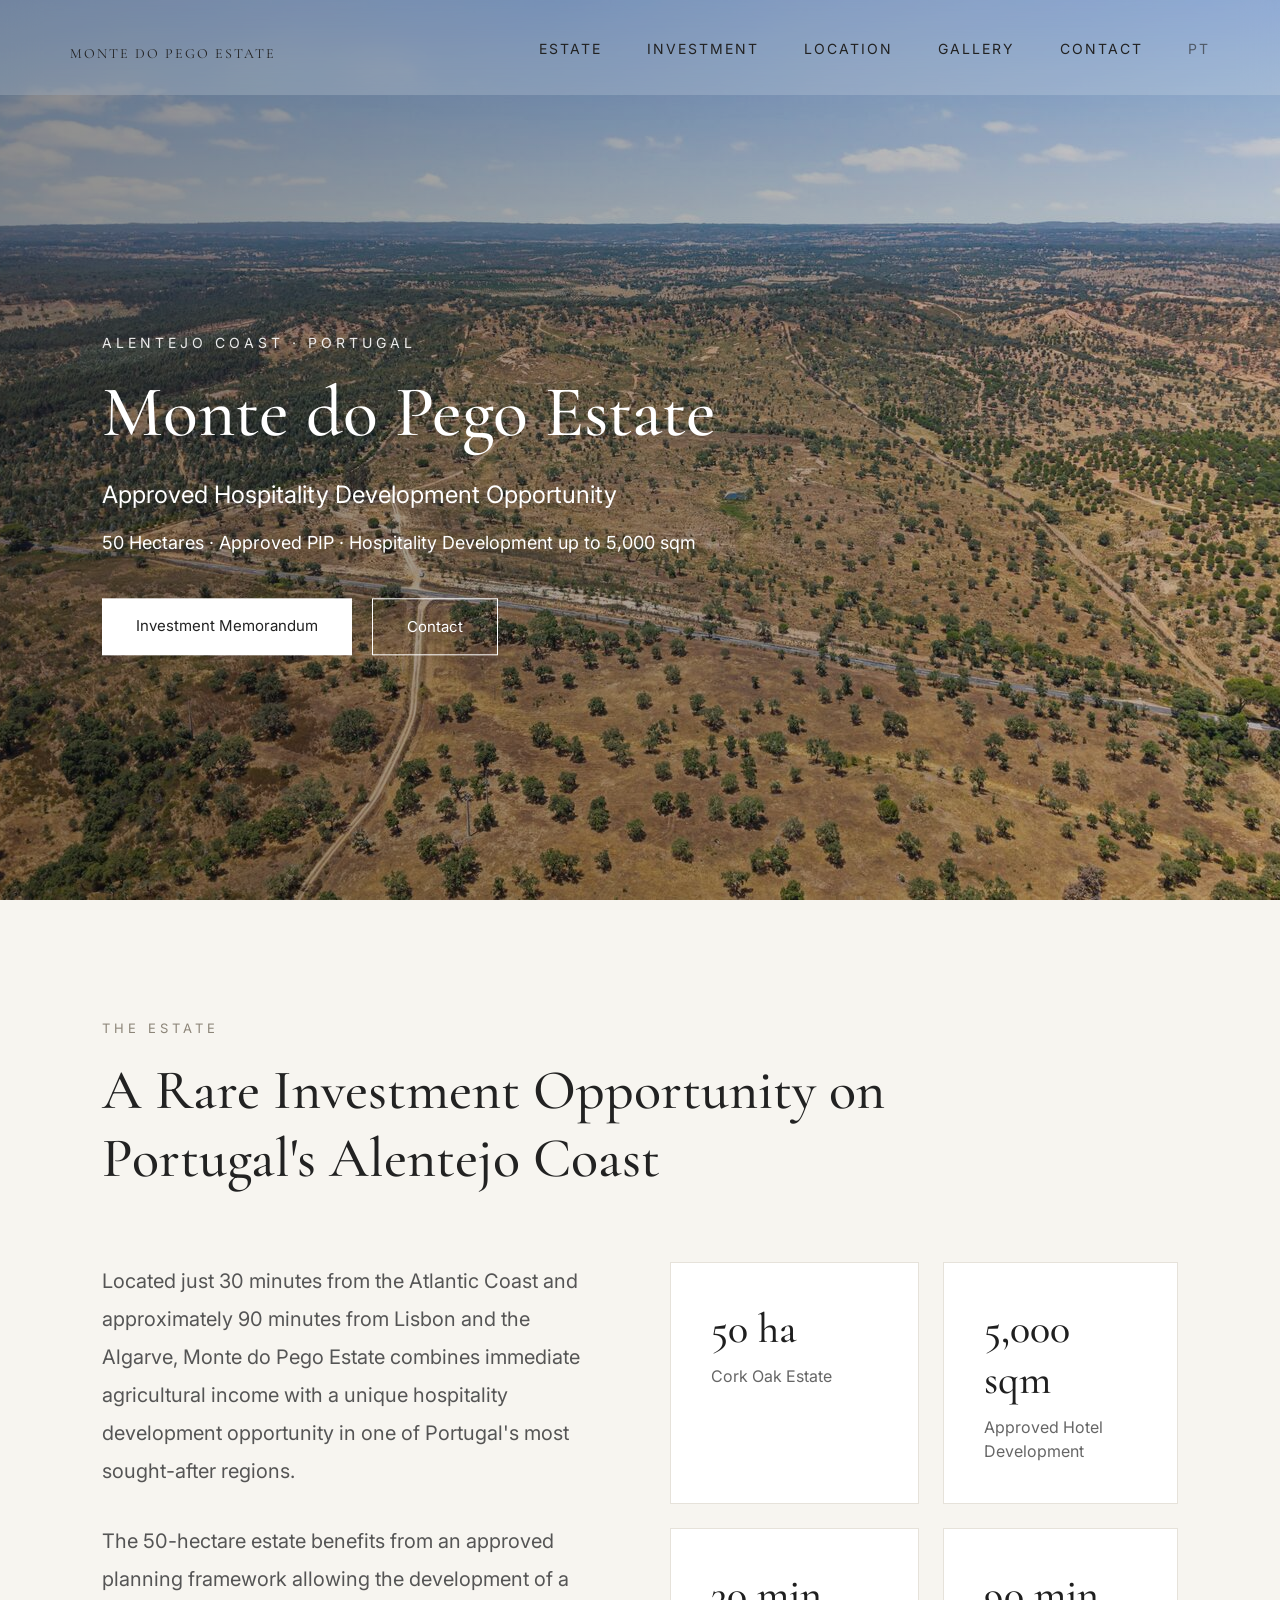
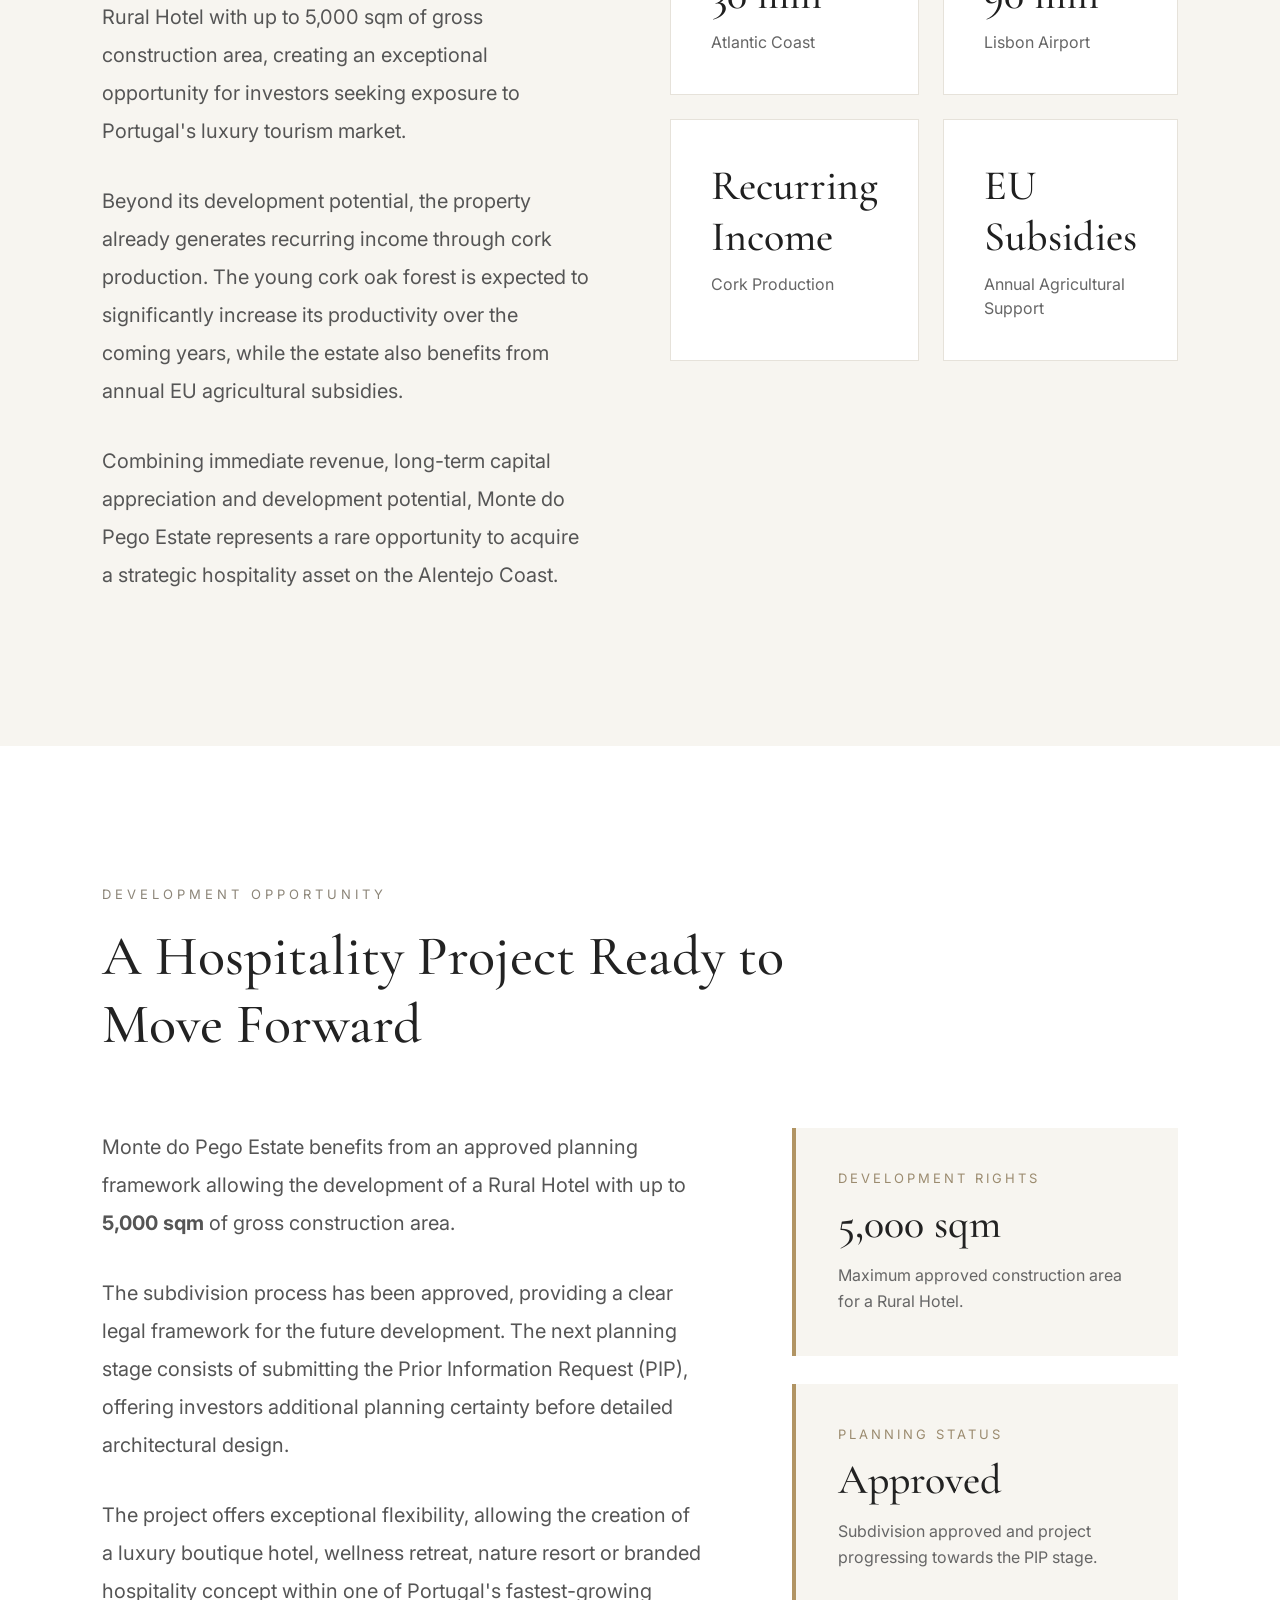
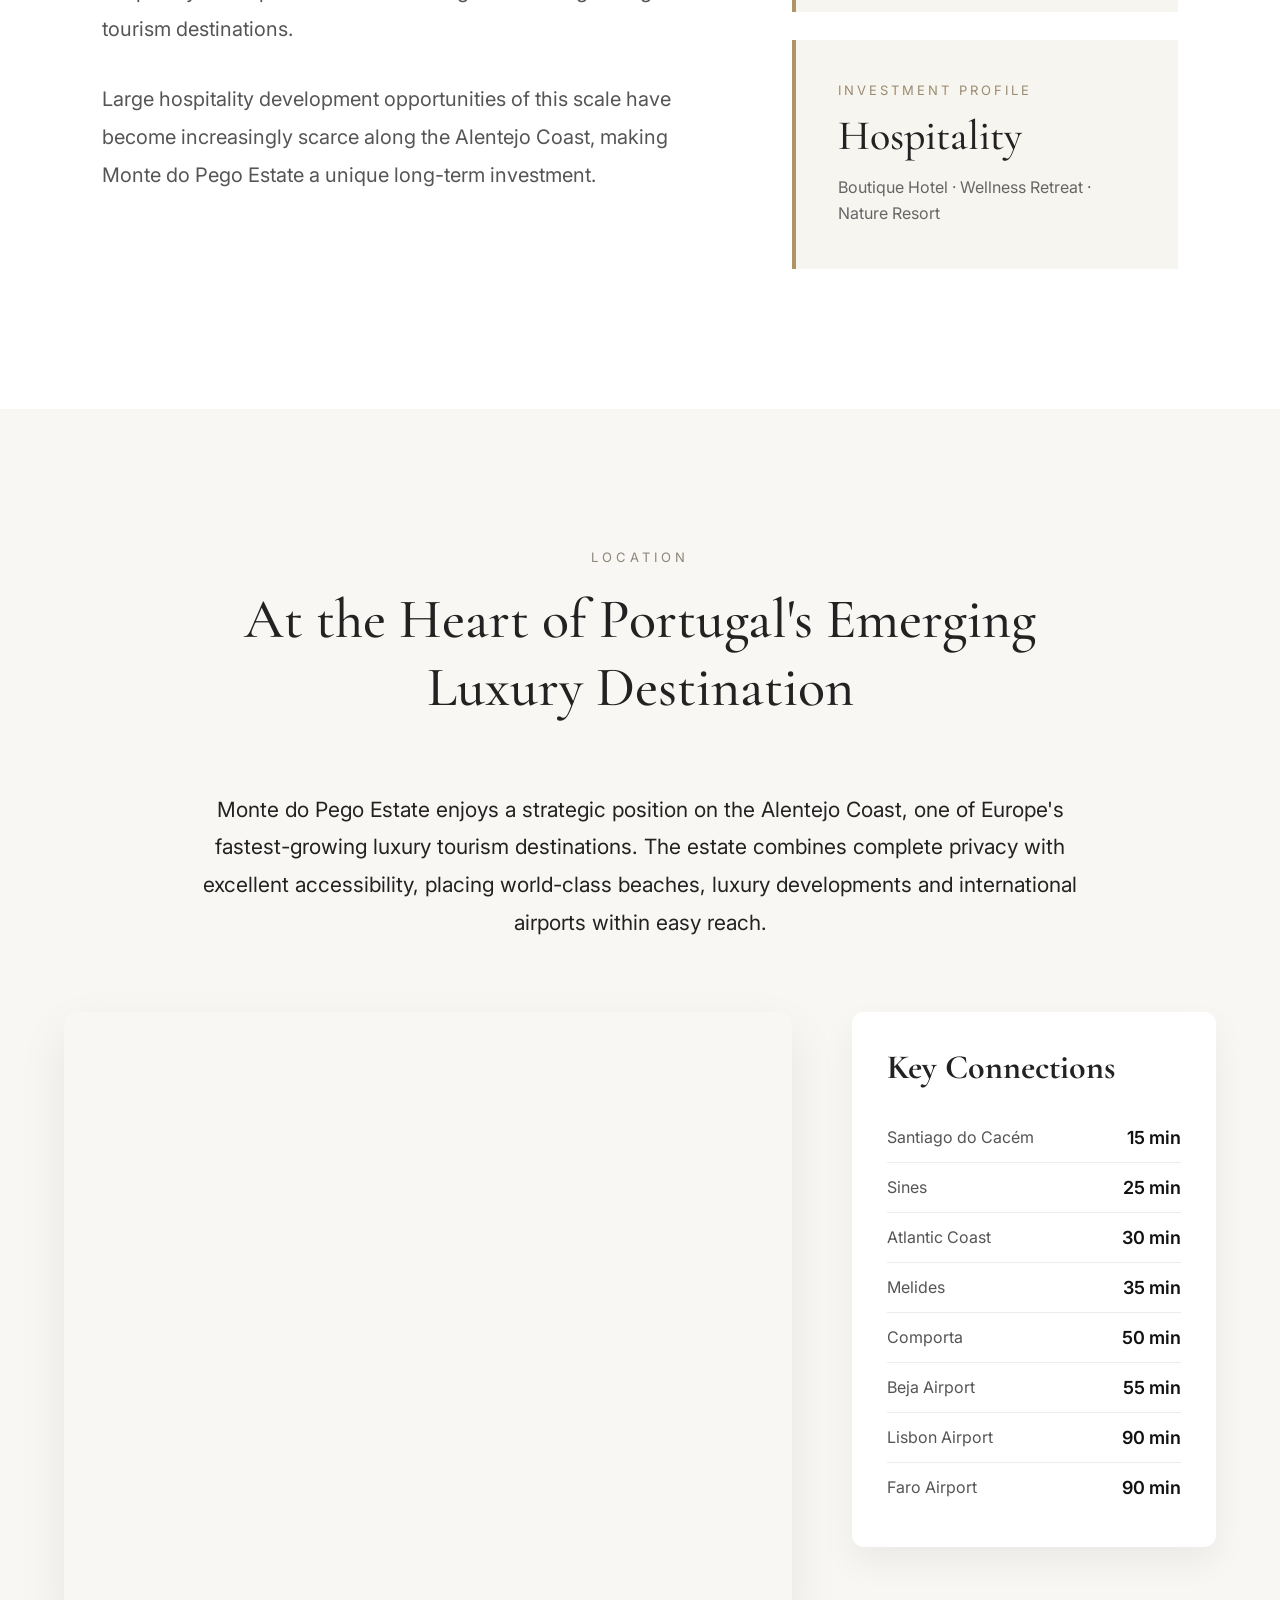
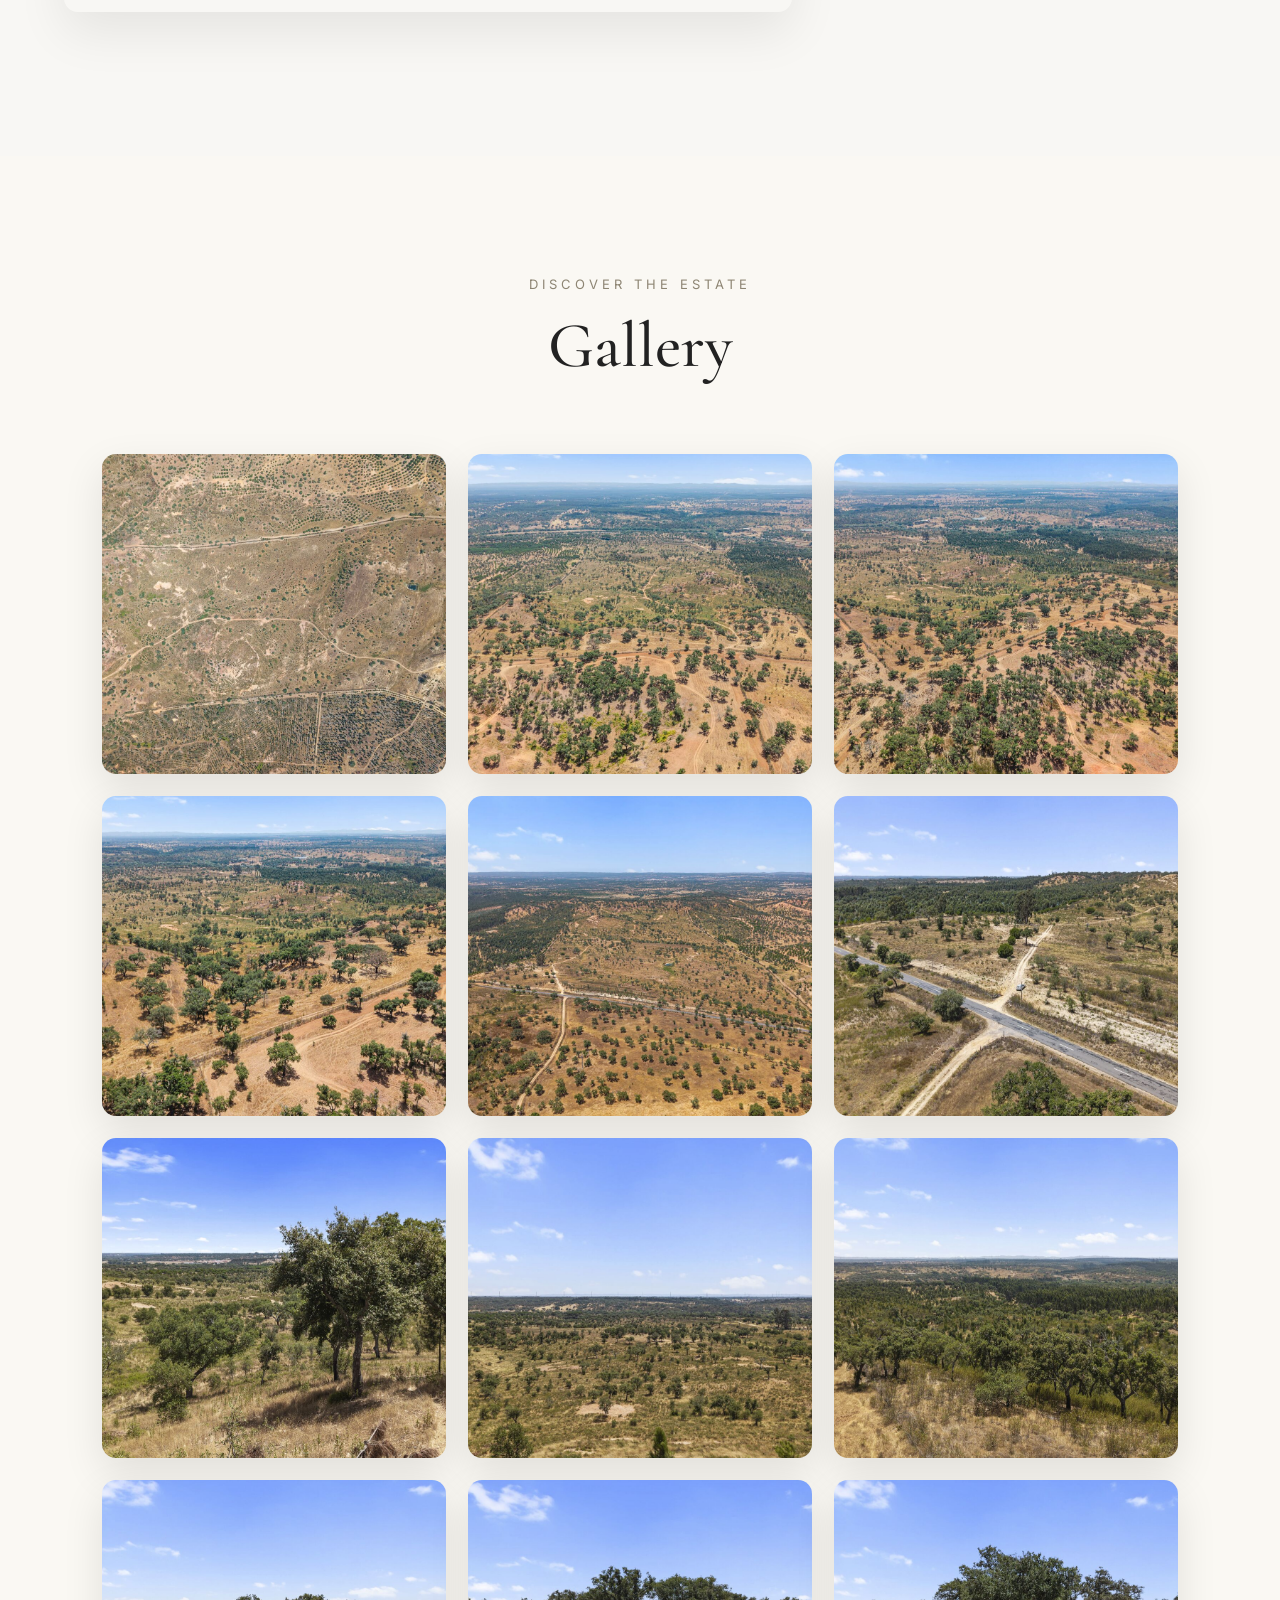
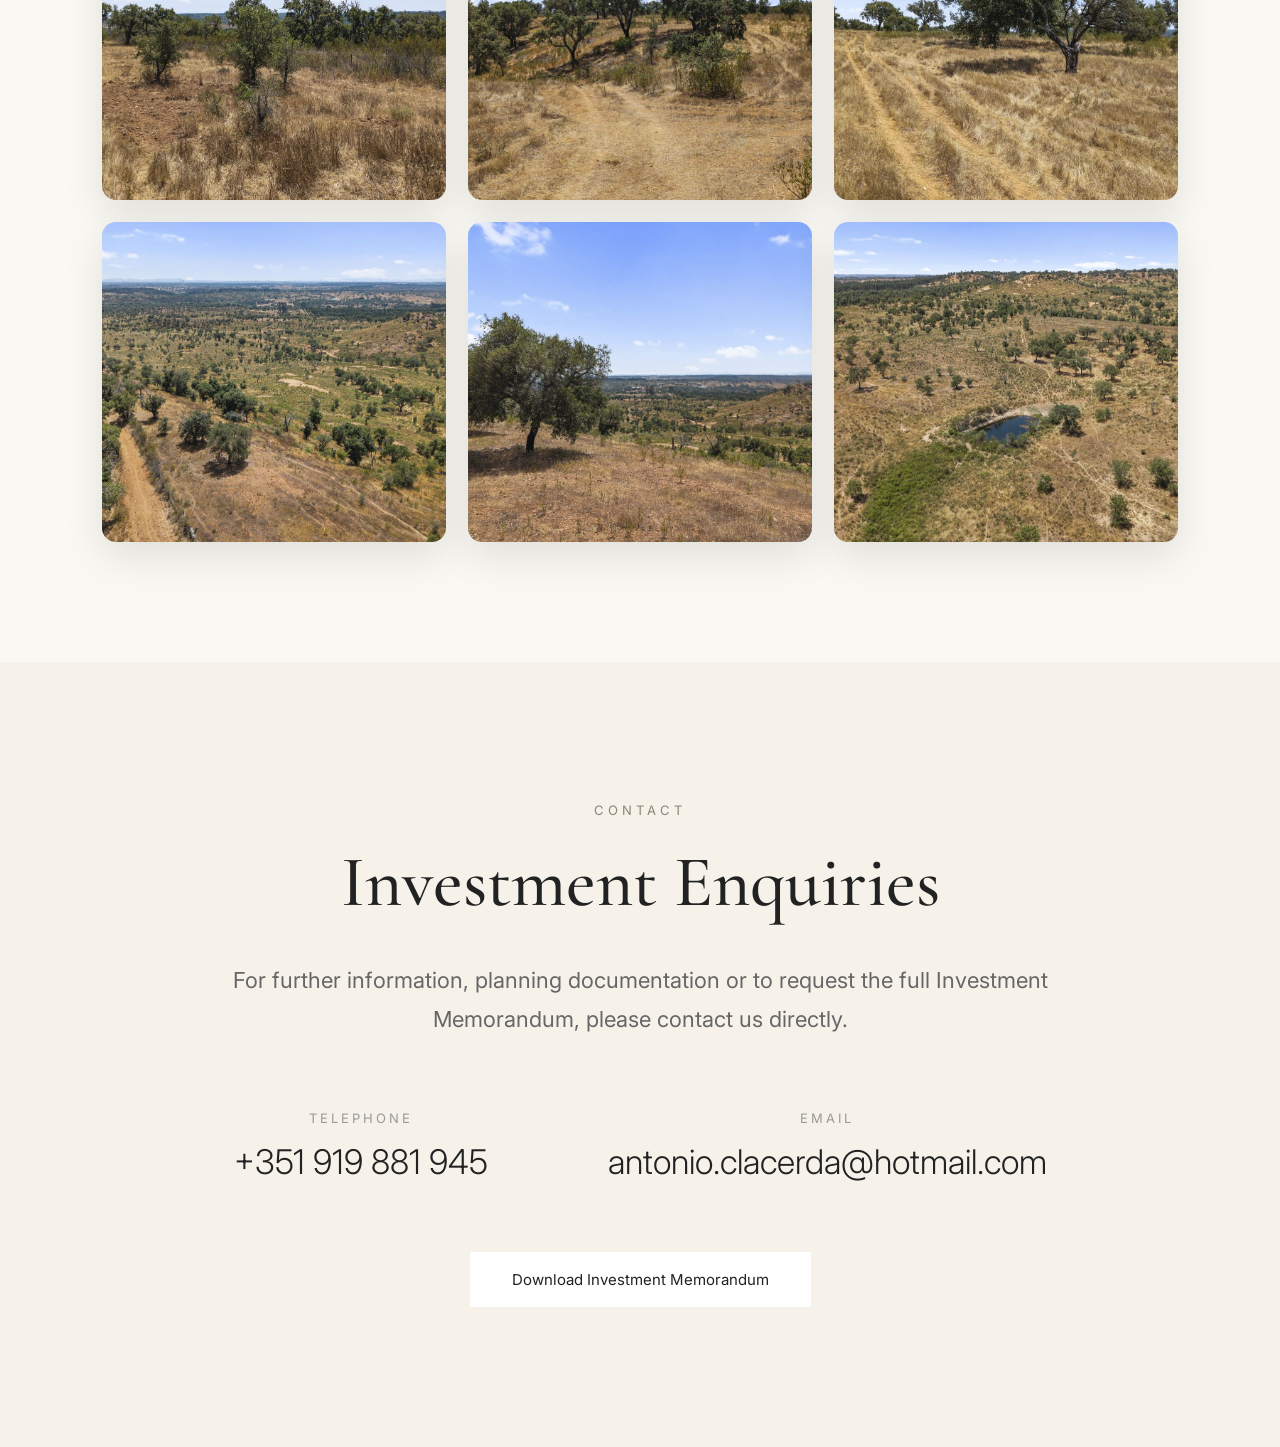
==== index.html @ b22f50d2 "." ====
<!DOCTYPE html>
<html lang="en">

<head>

    <meta charset="UTF-8">

    <meta name="viewport" content="width=device-width, initial-scale=1.0">

    <title>Monte do Pego Estate</title>

    <link rel="icon" href="assets/favicon.png" type="image/png">
<link rel="apple-touch-icon" href="assets/apple-touch-icon.png">

    <link rel="stylesheet" href="style.css">

    <link rel="preconnect" href="https://fonts.googleapis.com">

    <link rel="preconnect" href="https://fonts.gstatic.com" crossorigin>

    <link href="https://fonts.googleapis.com/css2?family=Cormorant+Garamond:wght@400;500;600&family=Inter:wght@300;400;500&display=swap" rel="stylesheet">

</head>

<body>

<header class="hero">

    <img src="assets/images/hero.jpg" alt="Monte do Pego Estate">

    <div class="hero-overlay"></div>

    <div class="hero-text">

        <p class="hero-kicker">
            ALENTEJO COAST · PORTUGAL
        </p>

        <h1>
            Monte do Pego Estate
        </h1>

        <p class="hero-subtitle">
            Approved Hospitality Development Opportunity
        </p>

        <p class="hero-description">
            50 Hectares · Approved PIP · Hospitality Development up to 5,000 sqm
        </p>

        <div class="hero-buttons">

            <a href="downloads/Investment_Memorandum.pdf"
   class="button primary"
   target="_blank">
    Investment Memorandum
</a>

            <a href="#contact" class="button secondary">
                Contact
            </a>

        </div>

    </div>

</header>

<section class="estate" id="estate">

    <div class="container">

        <div class="section-intro">
            <span class="section-tag">THE ESTATE</span>
            <h2>A Rare Investment Opportunity on Portugal's Alentejo Coast</h2>
        </div>

        <div class="estate-content">

            <div class="estate-text">

                <p>
                    Located just 30 minutes from the Atlantic Coast and approximately 90 minutes from Lisbon and the Algarve, Monte do Pego Estate combines immediate agricultural income with a unique hospitality development opportunity in one of Portugal's most sought-after regions.
                </p>

                <p>
                    The 50-hectare estate benefits from an approved planning framework allowing the development of a Rural Hotel with up to 5,000 sqm of gross construction area, creating an exceptional opportunity for investors seeking exposure to Portugal's luxury tourism market.
                </p>

                <p>
                    Beyond its development potential, the property already generates recurring income through cork production. The young cork oak forest is expected to significantly increase its productivity over the coming years, while the estate also benefits from annual EU agricultural subsidies.
                </p>

                <p>
                    Combining immediate revenue, long-term capital appreciation and development potential, Monte do Pego Estate represents a rare opportunity to acquire a strategic hospitality asset on the Alentejo Coast.
                </p>

            </div>

            <div class="estate-facts">

                <div class="fact">
                    <h3>50 ha</h3>
                    <p>Cork Oak Estate</p>
                </div>

                <div class="fact">
                    <h3>5,000 sqm</h3>
                    <p>Approved Hotel Development</p>
                </div>

                <div class="fact">
                    <h3>30 min</h3>
                    <p>Atlantic Coast</p>
                </div>

                <div class="fact">
                    <h3>90 min</h3>
                    <p>Lisbon Airport</p>
                </div>

                <div class="fact">
                    <h3>Recurring Income</h3>
                    <p>Cork Production</p>
                </div>

                <div class="fact">
                    <h3>EU Subsidies</h3>
                    <p>Annual Agricultural Support</p>
                </div>

            </div>

        </div>

    </div>

</section>
<section class="development" id="investment">

    <div class="container">

        <div class="section-intro">

            <span class="section-tag">
                DEVELOPMENT OPPORTUNITY
            </span>

            <h2>
                A Hospitality Project Ready to Move Forward
            </h2>

        </div>

        <div class="development-grid">

            <div class="development-left">

                <p>
                    Monte do Pego Estate benefits from an approved planning framework allowing the development of a Rural Hotel with up to <strong>5,000 sqm</strong> of gross construction area.
                </p>

                <p>
                    The subdivision process has been approved, providing a clear legal framework for the future development. The next planning stage consists of submitting the Prior Information Request (PIP), offering investors additional planning certainty before detailed architectural design.
                </p>

                <p>
                    The project offers exceptional flexibility, allowing the creation of a luxury boutique hotel, wellness retreat, nature resort or branded hospitality concept within one of Portugal's fastest-growing tourism destinations.
                </p>

                <p>
                    Large hospitality development opportunities of this scale have become increasingly scarce along the Alentejo Coast, making Monte do Pego Estate a unique long-term investment.
                </p>

            </div>

            <div class="development-right">

                <div class="highlight">

                    <span>Development Rights</span>

                    <h3>5,000 sqm</h3>

                    <p>Maximum approved construction area for a Rural Hotel.</p>

                </div>

                <div class="highlight">

                    <span>Planning Status</span>

                    <h3>Approved</h3>

                    <p>Subdivision approved and project progressing towards the PIP stage.</p>

                </div>

                <div class="highlight">

                    <span>Investment Profile</span>

                    <h3>Hospitality</h3>

                    <p>Boutique Hotel · Wellness Retreat · Nature Resort</p>

                </div>

            </div>

        </div>

    </div>

</section>

<section class="location" id="location">

    <div class="container">

        <div class="section-intro">

            <span class="section-tag">LOCATION</span>

            <h2>At the Heart of Portugal's Emerging Luxury Destination</h2>

        </div>

        <div class="location-intro">

            <p>
                Monte do Pego Estate enjoys a strategic position on the Alentejo Coast, one of Europe's fastest-growing luxury tourism destinations. The estate combines complete privacy with excellent accessibility, placing world-class beaches, luxury developments and international airports within easy reach.
            </p>

        </div>

       <div class="location-layout">

    <div class="google-map">

        <iframe
            src="https://www.google.com/maps/embed?pb=!1m14!1m12!1m3!1d4818.622499883691!2d-8.55672417769427!3d37.93152359766579!2m3!1f0!2f0!3f0!3m2!1i1024!2i768!4f13.1!5e1!3m2!1spt-PT!2spt!4v1785163442995!5m2!1spt-PT!2spt"
            loading="lazy"
            allowfullscreen
            referrerpolicy="strict-origin-when-cross-origin">
        </iframe>

    </div>

    <div class="connections">

        <h3>Key Connections</h3>

         <div class="connection">
            <span>Santiago do Cacém</span>
            <strong>15 min</strong>
        </div>

        <div class="connection">
            <span>Sines</span>
            <strong>25 min</strong>
        </div>

        <div class="connection">
            <span>Atlantic Coast</span>
            <strong>30 min</strong>
        </div>

        <div class="connection">
            <span>Melides</span>
            <strong>35 min</strong>
        </div>

        <div class="connection">
            <span>Comporta</span>
            <strong>50 min</strong>
        </div>

        <div class="connection">
            <span>Beja Airport</span>
            <strong>55 min</strong>
        </div>

        <div class="connection">
            <span>Lisbon Airport</span>
            <strong>90 min</strong>
        </div>

        <div class="connection">
            <span>Faro Airport</span>
            <strong>90 min</strong>
        </div>

    </div>

</div>

       
    </div>

</section>

<section id="gallery" class="gallery">

    <div class="section-title">
        <p>DISCOVER THE ESTATE</p>
        <h2>Gallery</h2>
    </div>

    <div class="gallery-grid">

        <img src="assets/images/1.jpg" onclick="openImage(this.src)">
        <img src="assets/images/2.jpg" onclick="openImage(this.src)">
        <img src="assets/images/3.jpg" onclick="openImage(this.src)">
        <img src="assets/images/4.jpg" onclick="openImage(this.src)">
        <img src="assets/images/5.jpg" onclick="openImage(this.src)">
        <img src="assets/images/6.jpg" onclick="openImage(this.src)">
        <img src="assets/images/7.jpg" onclick="openImage(this.src)">
        <img src="assets/images/8.jpg" onclick="openImage(this.src)">
        <img src="assets/images/9.jpg" onclick="openImage(this.src)">
        <img src="assets/images/10.jpg" onclick="openImage(this.src)">
        <img src="assets/images/11.jpg" onclick="openImage(this.src)">
        <img src="assets/images/12.jpg" onclick="openImage(this.src)">
        <img src="assets/images/13.jpg" onclick="openImage(this.src)">
        <img src="assets/images/14.jpg" onclick="openImage(this.src)">
        <img src="assets/images/15.jpg" onclick="openImage(this.src)">

    </div>

</section>

<div id="lightbox">

    <span class="close">&times;</span>

    <div class="prev">&#10094;</div>

    <img id="lightbox-img">

    <div class="next">&#10095;</div>

</div>

<nav>

  <div class="logo">

    <a href="#">Monte do Pego Estate</a>

</div>

    <ul>

        <li><a href="#estate">Estate</a></li>
<li><a href="#investment">Investment</a></li>
<li><a href="#location">Location</a></li>
<li><a href="#gallery">Gallery</a></li>
<li><a href="#contact">Contact</a></li>
<li><a href="index-pt.html" style="opacity:.6;">PT</a></li>

    </ul>

</nav>

<section class="contact" id="contact">

    <div class="container contact-container">

        <span class="section-tag">
            CONTACT
        </span>

        <h2>Investment Enquiries</h2>

        <p class="contact-intro">
            For further information, planning documentation or to request the full
            Investment Memorandum, please contact us directly.
        </p>

        <div class="contact-details">

            <div class="contact-line">
                <span>Telephone</span>
                <a href="tel:+351919881945">
                    +351&nbsp;919&nbsp;881&nbsp;945
                </a>
            </div>

            <div class="contact-line">
                <span>Email</span>
                <a href="mailto:antonio.clacerda@hotmail.com">
                    antonio.clacerda@hotmail.com
                </a>
            </div>

        </div>

        <a href="Investment_Memorandum.pdf"
           download
           class="button primary">
            Download Investment Memorandum
        </a>

    </div>

</section>
 

</body>
<script src="script.js"></script>

</html>
---- style.css ----
/* ===========================================
   RESET
=========================================== */

*{
    margin:0;
    padding:0;
    box-sizing:border-box;
}

html{
    scroll-behavior:smooth;
}

body{
    font-family:'Inter',sans-serif;
    background:#f5f4ef;
    color:#222;
}


/* ===========================================
   NAVBAR
=========================================== */

nav{

    position:fixed;

    top:0;
    left:0;

    width:100%;

    display:flex;

    justify-content:space-between;

    align-items:center;

    padding:28px 70px;

    z-index:999;

    background:rgba(255,255,255,.18);

    backdrop-filter:blur(18px);

    transition:.4s;

}

.logo{

    font-family:'Cormorant Garamond',serif;

    font-size:32px;

    letter-spacing:1px;

}

.logo a{

    text-decoration:none;

    color:#222;

    transition:.3s;

}

.logo a:hover{

    opacity:.7;

}

nav ul{

    display:flex;

    gap:45px;

    list-style:none;

}

nav a{

    text-decoration:none;

    color:#222;

    font-size:14px;

    letter-spacing:2px;

    text-transform:uppercase;

    transition:.3s;

}

nav a:hover{

    opacity:.55;

}


/* ===========================================
   HERO
=========================================== */

.hero{

    position:relative;

    width:100%;

    height:100vh;

    overflow:hidden;

}

.hero img{

    width:100%;

    height:100%;

    object-fit:cover;

    display:block;

}

.hero-overlay{

    position:absolute;

    inset:0;

    background:linear-gradient(
        to right,
        rgba(0,0,0,.45),
        rgba(0,0,0,.20)
    );

}

.hero-text{

    position:absolute;

    left:8%;

    top:55%;

    transform:translateY(-50%);

    color:white;

    max-width:700px;

    z-index:20;

}

.hero-kicker{

    font-size:14px;

    letter-spacing:4px;

    text-transform:uppercase;

    margin-bottom:24px;

    opacity:.9;

}

.hero h1{

    font-family:'Cormorant Garamond',serif;

    font-size:72px;

    font-weight:500;

    line-height:1.05;

    margin-bottom:28px;

}

.hero-subtitle{

    font-size:24px;

    font-weight:400;

    margin-bottom:18px;

    line-height:1.3;

}

.hero-description{

    font-size:18px;

    line-height:1.7;

    max-width:620px;

    margin-bottom:40px;

}

.hero-buttons{

    display:flex;

    gap:20px;

}

.button{

    padding:18px 34px;

    text-decoration:none;

    font-size:15px;

    transition:.35s;

}

.primary{

    background:white;

    color:#222;

}

.primary:hover{

    background:#ececec;

}

.secondary{

    border:1px solid white;

    color:white;

}

.secondary:hover{

    background:white;

    color:#222;

}

/* ===========================================
   THE ESTATE
=========================================== */

.estate{

    padding:120px 8%;

    background:#f7f5f0;

}

.container{

    max-width:1400px;

    margin:auto;

}

.section-tag{

    display:block;

    font-size:13px;

    letter-spacing:4px;

    text-transform:uppercase;

    color:#8c8578;

    margin-bottom:20px;

}

.section-intro h2{

    font-family:'Cormorant Garamond',serif;

    font-size:56px;

    font-weight:500;

    max-width:800px;

    margin-bottom:70px;

    color:#222;

}

.estate-content{

    display:grid;

    grid-template-columns:1.3fr 1fr;

    gap:80px;

    align-items:start;

}

.estate-text{

    font-size:20px;

    line-height:1.9;

    color:#555;

}

.estate-text p{

    margin-bottom:32px;

}

.estate-facts{

    display:grid;

    grid-template-columns:repeat(2,1fr);

    gap:24px;

}

.fact{

    background:white;

    padding:40px;

    border:1px solid #e6e2da;

}

.fact h3{

    font-family:'Cormorant Garamond',serif;

    font-size:42px;

    font-weight:500;

    color:#1f1f1f;

    margin-bottom:10px;

}

.fact p{

    color:#666;

    line-height:1.5;

}

/* ===========================================
   DEVELOPMENT
=========================================== */

.development{

    padding:140px 8%;

    background:white;

}

.development-grid{

    display:grid;

    grid-template-columns:1.4fr 0.9fr;

    gap:90px;

    align-items:start;

}

.development-left{

    font-size:20px;

    line-height:1.9;

    color:#555;

}

.development-left p{

    margin-bottom:32px;

}

.development-right{

    display:flex;

    flex-direction:column;

    gap:28px;

}

.highlight{

    background:#f7f5f0;

    padding:42px;

    border-left:4px solid #b19463;

}

.highlight span{

    display:block;

    font-size:13px;

    letter-spacing:3px;

    text-transform:uppercase;

    color:#9b8b6f;

    margin-bottom:12px;

}

.highlight h3{

    font-family:'Cormorant Garamond',serif;

    font-size:42px;

    font-weight:500;

    margin-bottom:14px;

    color:#222;

}

.highlight p{

    color:#666;

    line-height:1.6;

}

/*========================================
LOCATION
========================================*/

.location{

    padding:140px 0;

    background:#f8f7f4;

}

.location .section-intro{

    text-align:center;

}

.location .section-intro h2{

    margin-left:auto;
    margin-right:auto;

}

.location-intro{

    max-width:900px;

    margin:0 auto 70px;

    text-align:center;

    font-size:21px;

    line-height:1.8;

}

.location-layout{

    width:90%;

    max-width:1350px;

    margin:auto;

    display:grid;

    grid-template-columns:2fr 1fr;

    gap:60px;

    align-items:start;

}

.google-map iframe{

    width:100%;

    height:600px;

    border:none;

    border-radius:14px;

    box-shadow:0 20px 50px rgba(0,0,0,.08);

}

.connections{

    background:white;

    border-radius:12px;

    padding:35px;

    box-shadow:0 15px 35px rgba(0,0,0,.06);

}

.connections h3{

    font-family:"Cormorant Garamond",serif;

    font-size:34px;

    margin-bottom:25px;

}

.connection{

    display:flex;

    justify-content:space-between;

    align-items:center;

    padding:14px 0;

    border-bottom:1px solid #ececec;

}

.connection:last-child{

    border:none;

}

.connection span{

    font-size:16px;

    color:#555;

}

.connection strong{

    font-size:18px;

    font-weight:600;

    color:#111;

}

/* =====================================================
   GALLERY
===================================================== */

.gallery{

    padding:120px 8%;

    background:#faf8f3;

}

.section-title{

    text-align:center;

    margin-bottom:70px;

}

.section-title p{

    letter-spacing:4px;

    text-transform:uppercase;

    color:#8d8573;

    font-size:13px;

    margin-bottom:15px;

}

.section-title h2{

    font-family:'Cormorant Garamond',serif;

    font-size:64px;

    font-weight:500;

    color:#222;

}

.gallery-grid{

    display:grid;

    grid-template-columns:repeat(3,1fr);

    gap:22px;

}

.gallery-grid img{

    width:100%;

    height:320px;

    object-fit:cover;

    border-radius:14px;

    cursor:pointer;

    transition:.45s;

    box-shadow:0 15px 40px rgba(0,0,0,.10);

}

.gallery-grid img:hover{

    transform:scale(1.03);

    box-shadow:0 30px 60px rgba(0,0,0,.20);

}



/* ==========================================
   LIGHTBOX
========================================== */

#lightbox{

    position:fixed;

    top:0;

    left:0;

    width:100%;

    height:100%;

    background:rgba(0,0,0,.92);

    display:none;

    justify-content:center;

    align-items:center;

    z-index:99999;

    animation:fade .3s;

}

#lightbox img{

    max-width:90%;

    max-height:88%;

    border-radius:10px;

    box-shadow:0 30px 80px rgba(0,0,0,.45);

}

#lightbox span{

    position:absolute;

    top:35px;

    right:55px;

    font-size:55px;

    color:white;

    cursor:pointer;

    transition:.3s;

    font-weight:300;

}

#lightbox span:hover{

    transform:scale(1.2);

}



@keyframes fade{

    from{

        opacity:0;

    }

    to{

        opacity:1;

    }

}



/* ==========================================
   RESPONSIVE
========================================== */

@media(max-width:1100px){

.gallery-grid{

grid-template-columns:repeat(2,1fr);

}

}



@media(max-width:700px){

.gallery{

padding:80px 6%;

}

.section-title h2{

font-size:46px;

}

.gallery-grid{

grid-template-columns:1fr;

}

.gallery-grid img{

height:250px;

}

}

.prev,
.next{

    position:absolute;

    top:50%;

    transform:translateY(-50%);

    color:white;

    font-size:60px;

    cursor:pointer;

    user-select:none;

    padding:25px;

    transition:.3s;

}

.prev{

    left:40px;

}

.next{

    right:40px;

}

.prev:hover,
.next:hover{

    transform:translateY(-50%) scale(1.15);

}

/*=====================================
CONTACT
=====================================*/

.contact{

    padding:140px 8%;

    background:#f6f2ea;

    text-align:center;

}

.contact h2{

    font-family:"Cormorant Garamond",serif;

    font-size:72px;

    font-weight:500;

    margin:20px 0 35px;

}

.contact-intro{

    max-width:850px;

    margin:0 auto 70px;

    font-size:22px;

    line-height:1.8;

    color:#666;

}

.contact-details{

    display:flex;

    justify-content:center;

    gap:120px;

    margin-bottom:70px;

    flex-wrap:wrap;

}

.contact-line{

    text-align:center;

}

.contact-line span{

    display:block;

    font-size:13px;

    letter-spacing:3px;

    text-transform:uppercase;

    color:#999;

    margin-bottom:15px;

}

.contact-line a{

    font-size:34px;

    color:#222;

    text-decoration:none;

    font-weight:300;

    white-space:nowrap;

}

.contact-line a:hover{

    color:#9b7b43;

}

.contact .button{

    display:inline-block;

    padding:18px 42px;

}

/* ==========================================
   MOBILE VERSION
========================================== */

@media (max-width:900px){

/* NAVBAR */

nav{

    padding:18px 25px;
    flex-direction:column;
    gap:20px;

}

nav ul{

    flex-wrap:wrap;
    justify-content:center;
    gap:22px;

}

.logo{

    font-size:18px;

}


/* HERO */

.hero{

    height:100vh;

}

.hero-text{

    width:90%;
    left:50%;
    top:50%;
    transform:translate(-50%, -50%);
    text-align:center;

}

.hero h1{

    font-size:62px;
    line-height:1;

}

.hero-subtitle{

    font-size:28px;

}

.hero-description{

    font-size:20px;

}

.hero-buttons{

    flex-direction:column;
    align-items:center;
    gap:20px;

}

.button{

    width:280px;

}


/* GENERAL */

.container{

    width:92%;

}

.section-intro h2{

    font-size:54px;
    text-align:center;

}

.section-intro{

    text-align:center;

}


/* ESTATE */

.estate-content{

    display:block;

}

.estate-facts{

    margin-top:50px;
    grid-template-columns:1fr 1fr;
    gap:14px;

}

.fact{

    padding:24px 20px;

}

.fact h3{

    font-size:32px;

}


/* INVESTMENT */

.development-grid{

    display:block;

}

.development-right{

    margin-top:50px;

}

.highlight{

    padding:28px 24px;

}

.highlight h3{

    font-size:34px;

}


/* LOCATION */

.location-layout{

    display:block;

}

.google-map{

    margin-bottom:40px;

}

.google-map iframe{

    height:380px;

}


/* GALLERY */

.gallery-grid{

    grid-template-columns:1fr;

}


/* CONTACT */

.contact{

    padding:90px 6%;

}

.contact h2{

    font-size:44px;

}

.contact-intro{

    font-size:18px;

}

.contact-details{

    gap:36px;

}

.contact-line a{

    font-size:19px;
    white-space:normal;
    word-break:break-word;

}

.contact-container{

    display:block;

    text-align:center;

}

.contact-right{

    margin-top:50px;

}

.contact-card{

    padding:45px 30px;

}

}
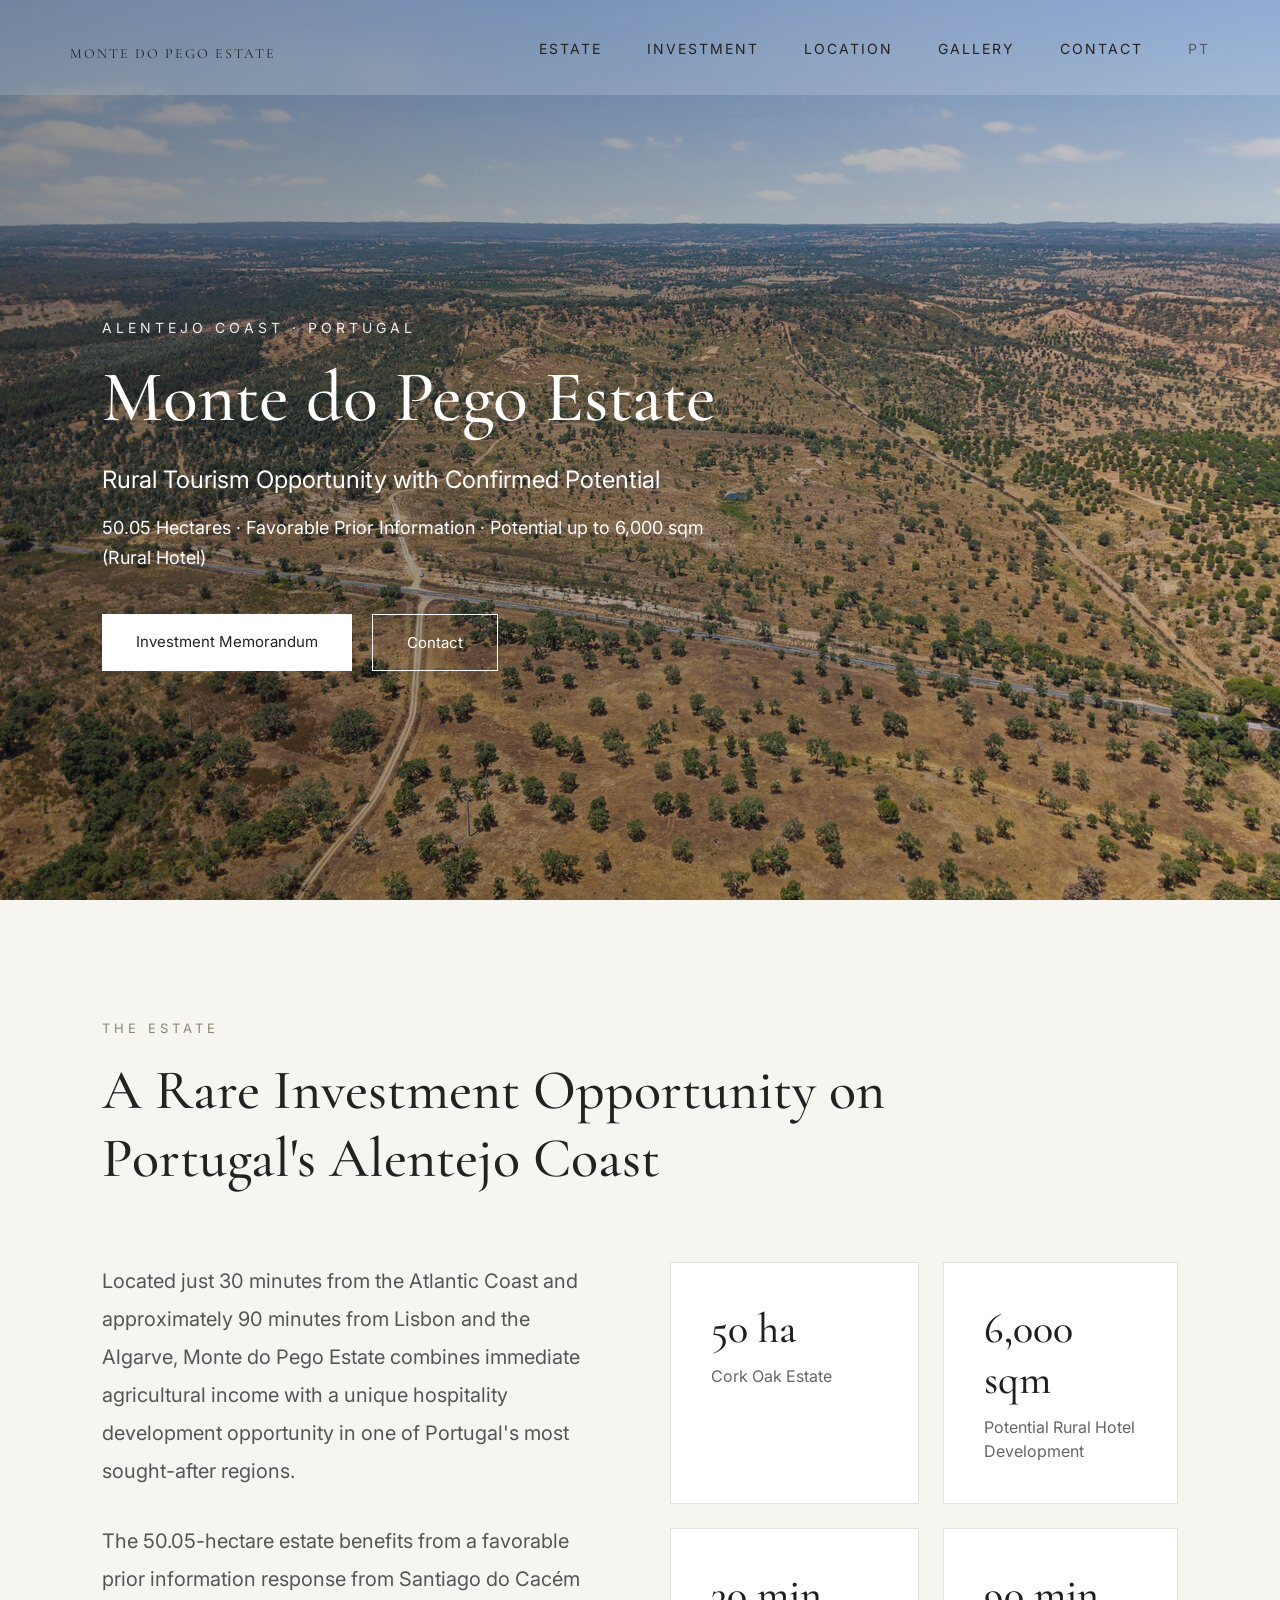
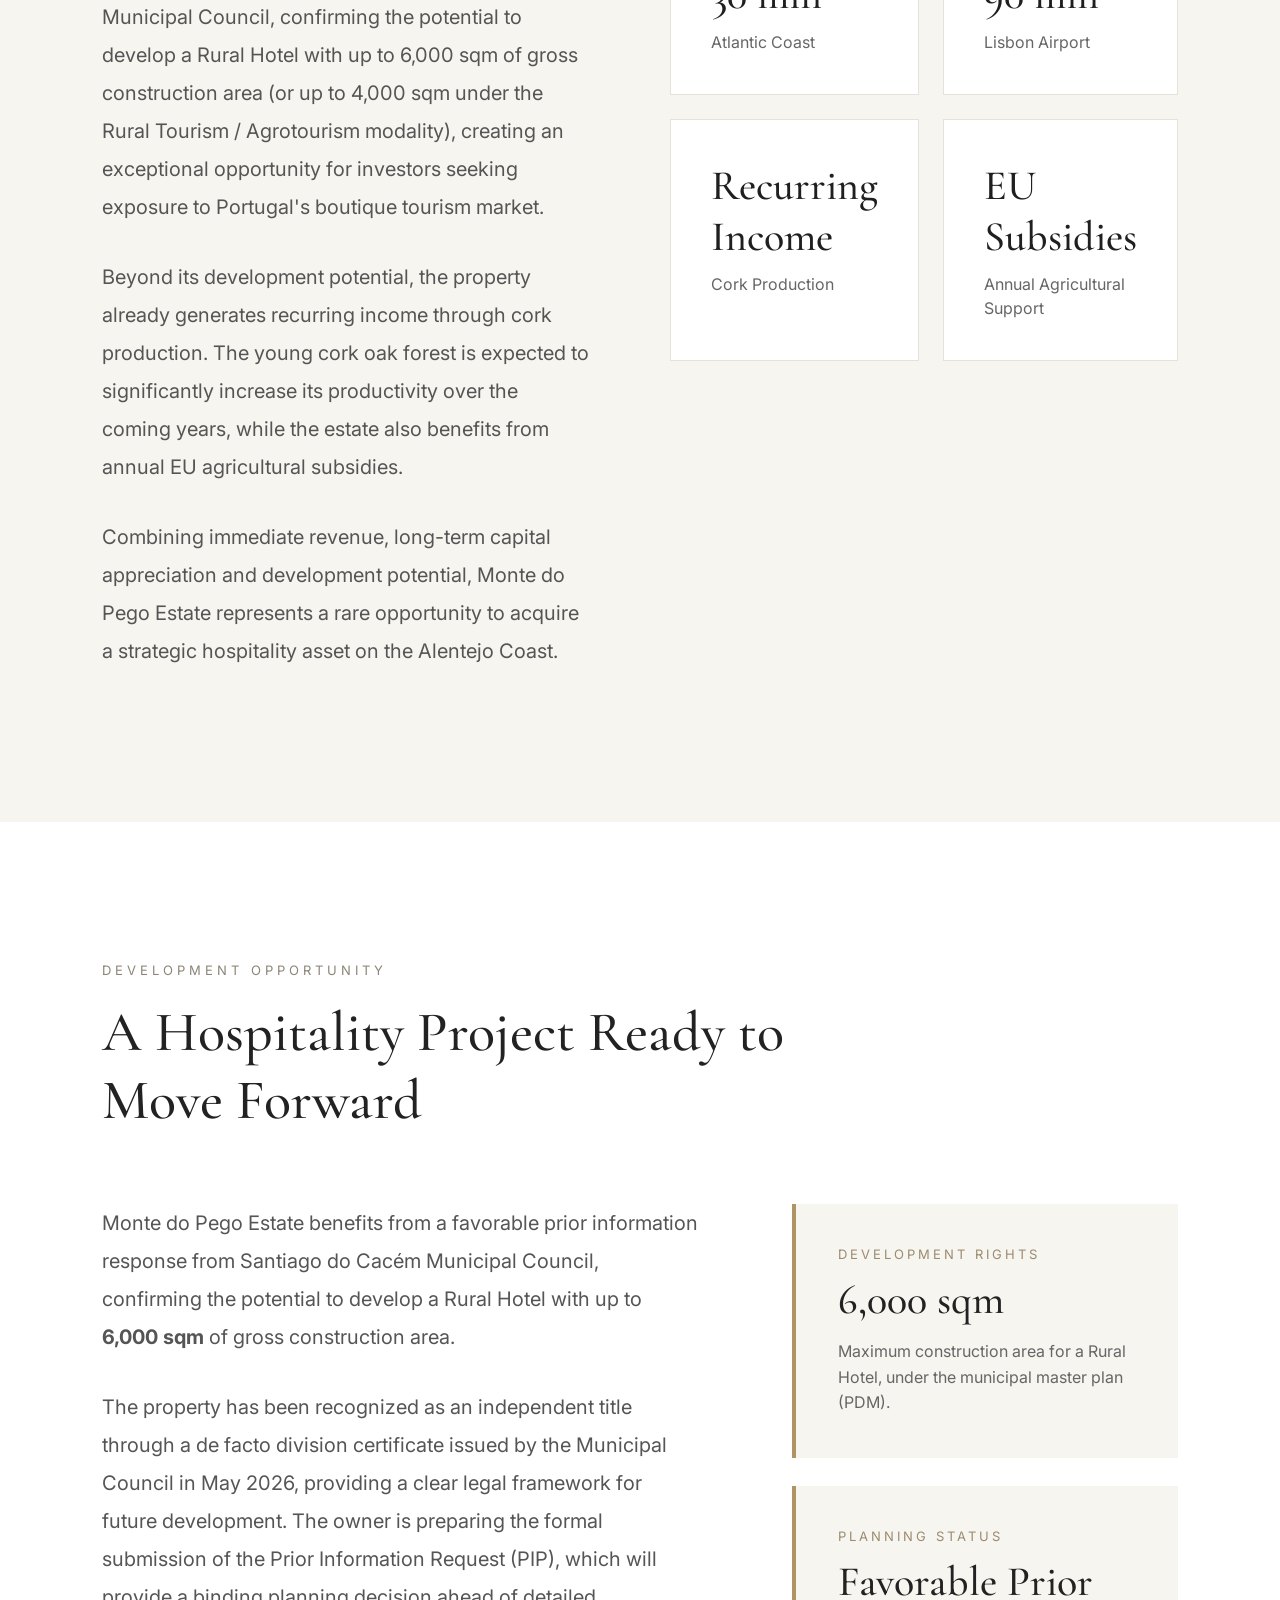
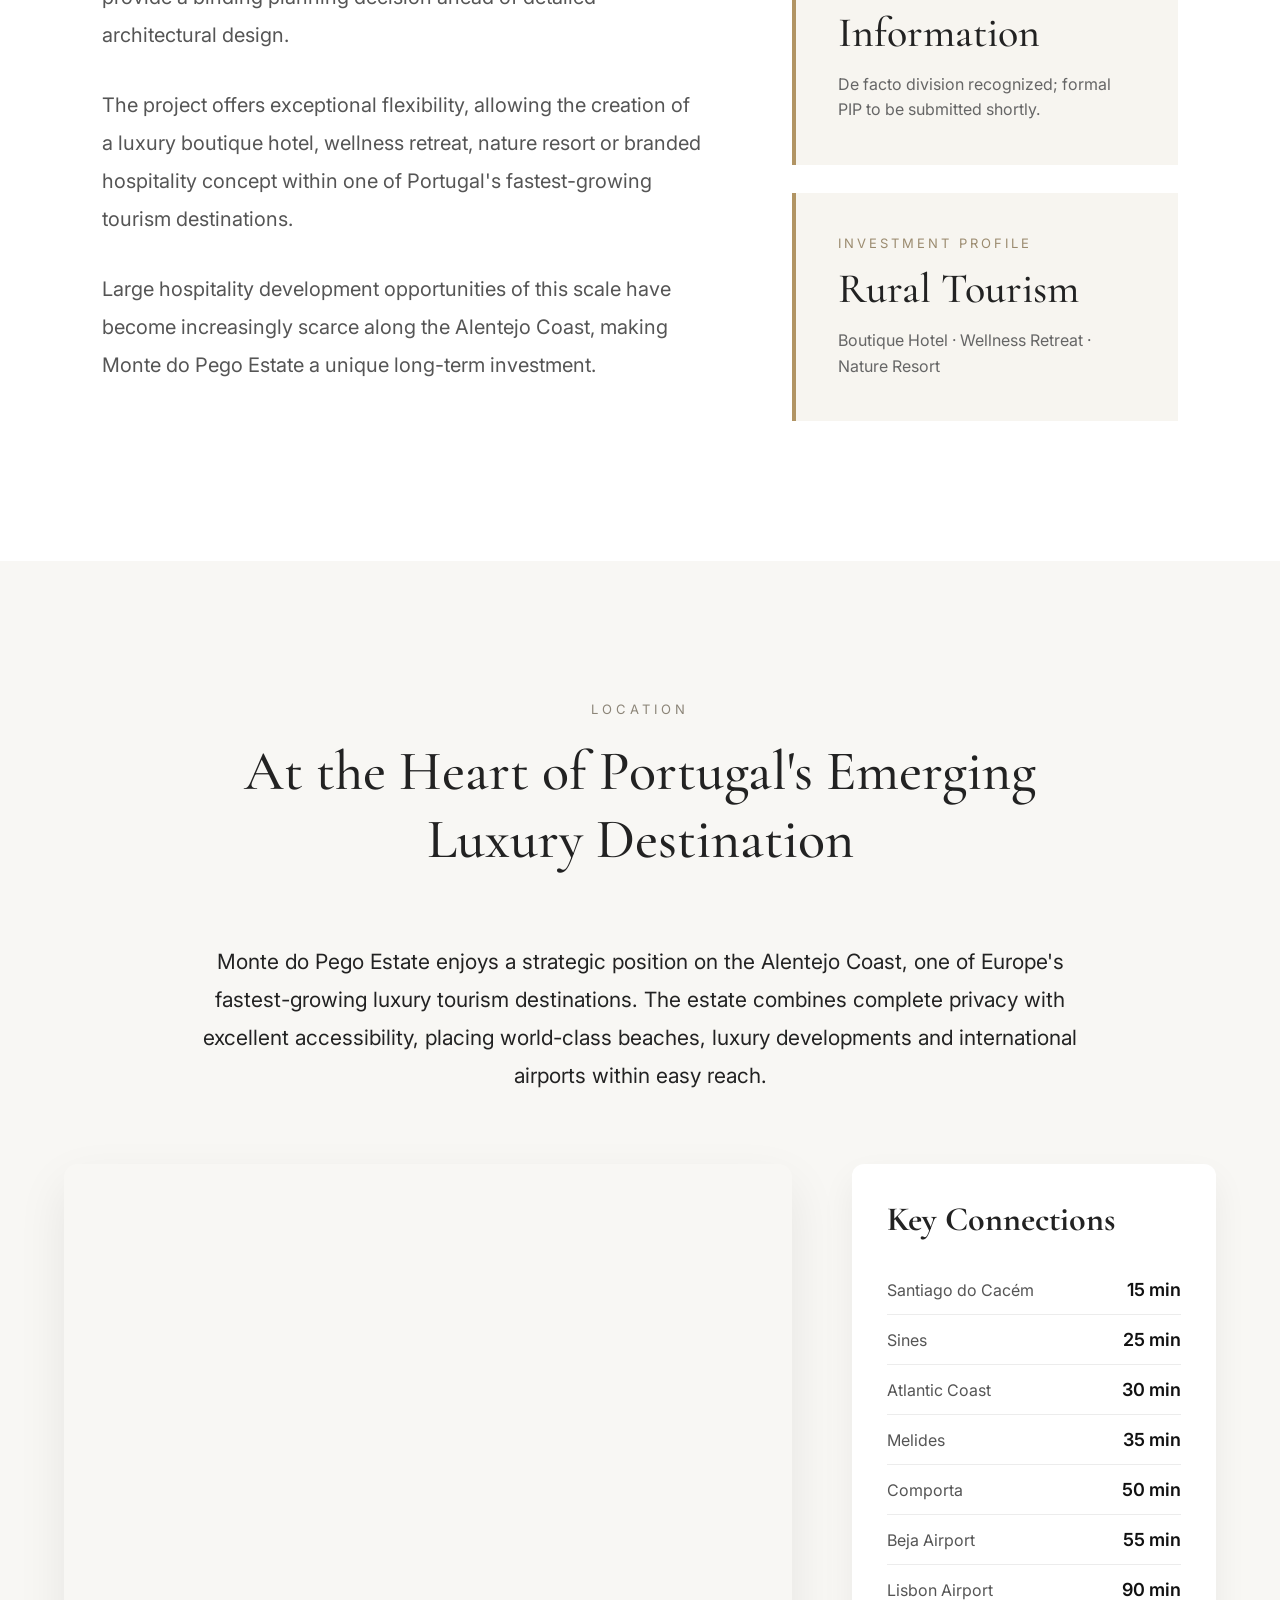
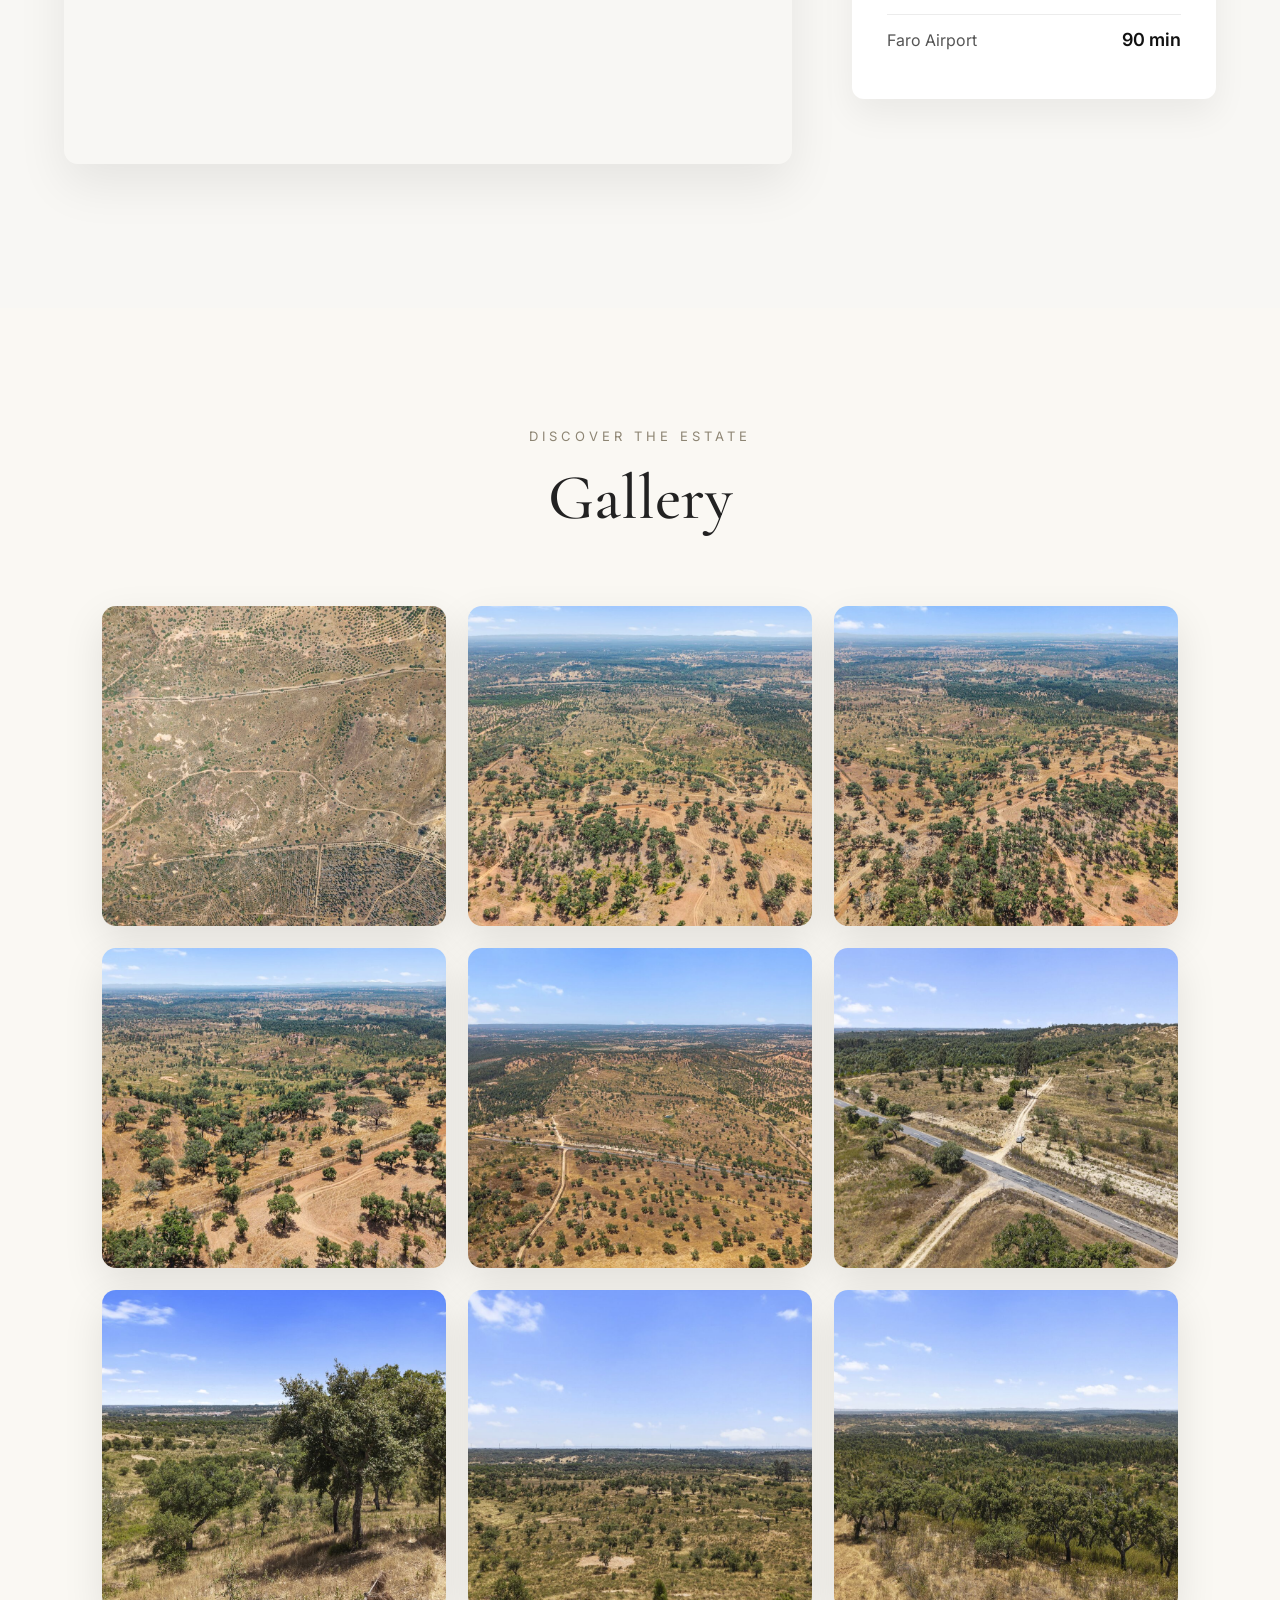
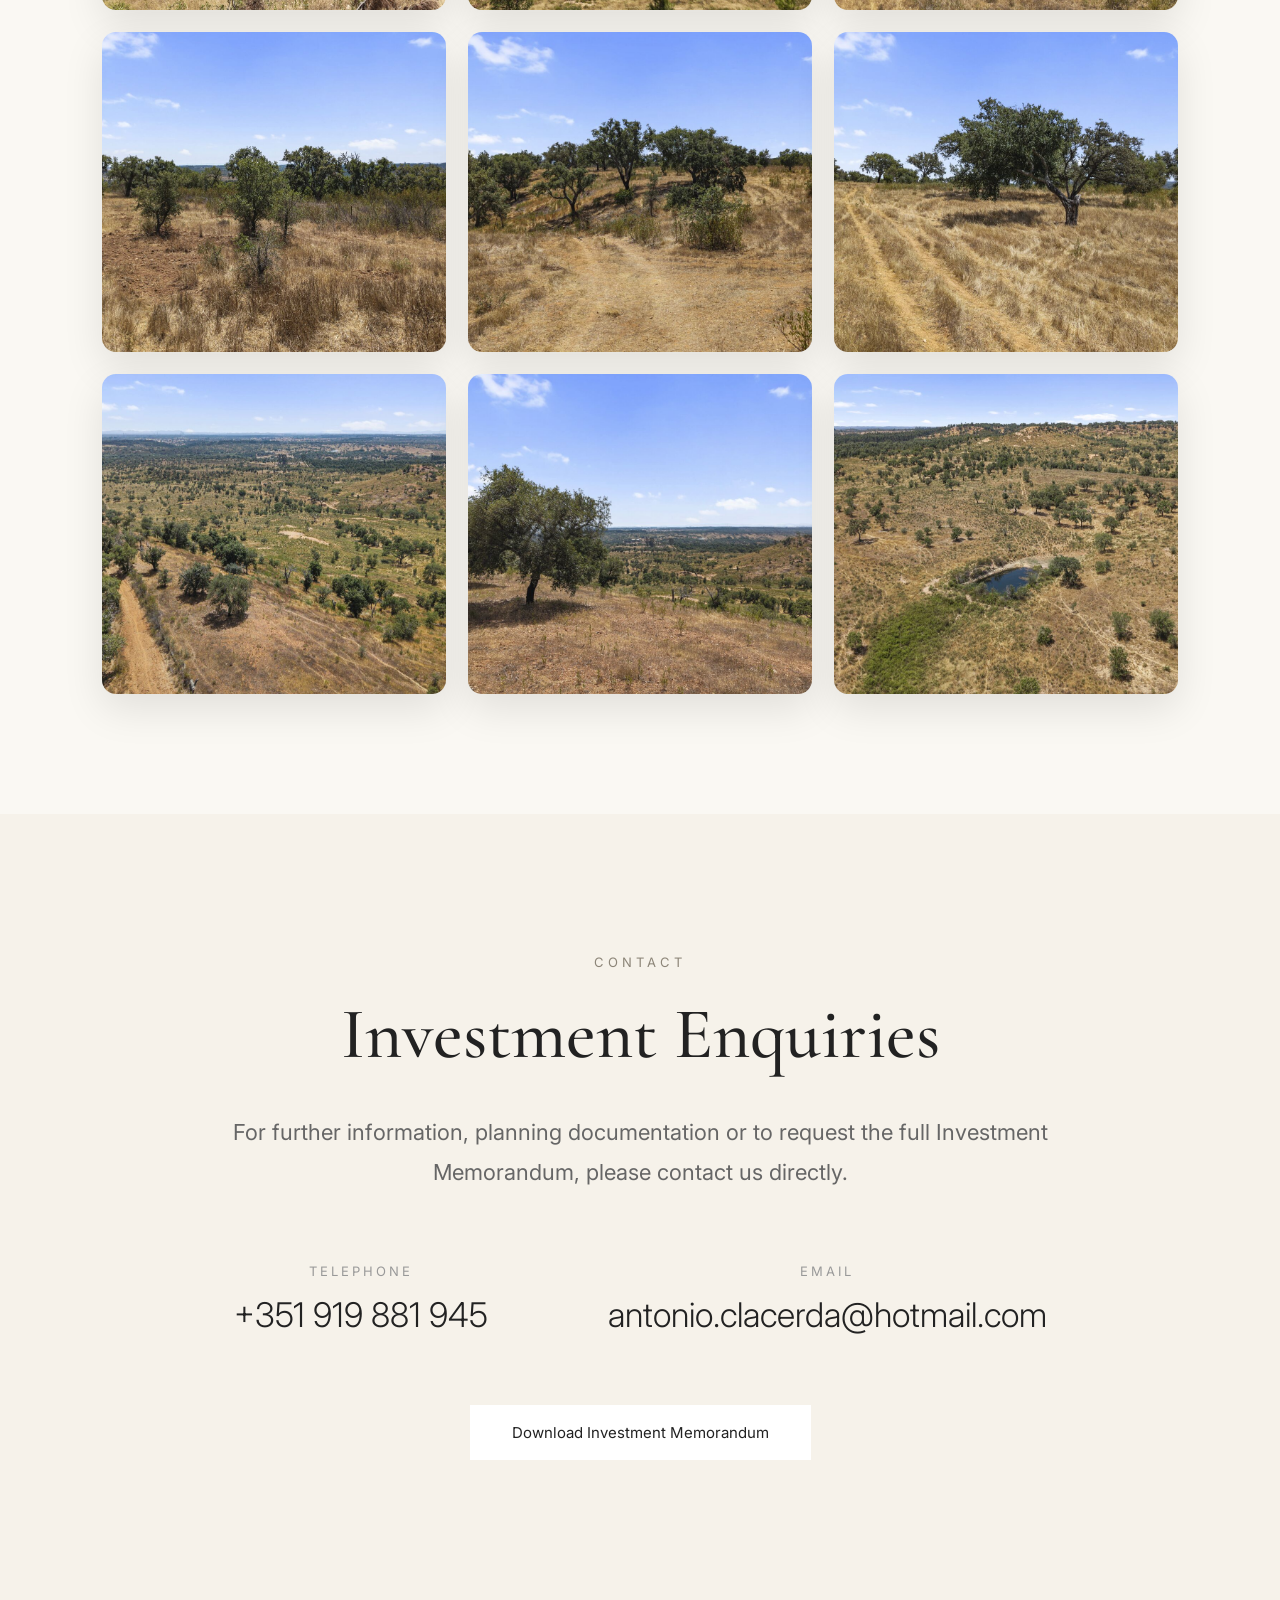
==== commit d32d1cc1: "." ====
--- a/index.html
+++ b/index.html
@@ -41,11 +41,11 @@
         </h1>
 
         <p class="hero-subtitle">
-            Approved Hospitality Development Opportunity
+            Rural Tourism Opportunity with Confirmed Potential
         </p>
 
         <p class="hero-description">
-            50 Hectares · Approved PIP · Hospitality Development up to 5,000 sqm
+            50.05 Hectares · Favorable Prior Information · Potential up to 6,000 sqm (Rural Hotel)
         </p>
 
         <div class="hero-buttons">
@@ -84,7 +84,7 @@
                 </p>
 
                 <p>
-                    The 50-hectare estate benefits from an approved planning framework allowing the development of a Rural Hotel with up to 5,000 sqm of gross construction area, creating an exceptional opportunity for investors seeking exposure to Portugal's luxury tourism market.
+                    The 50.05-hectare estate benefits from a favorable prior information response from Santiago do Cacém Municipal Council, confirming the potential to develop a Rural Hotel with up to 6,000 sqm of gross construction area (or up to 4,000 sqm under the Rural Tourism / Agrotourism modality), creating an exceptional opportunity for investors seeking exposure to Portugal's boutique tourism market.
                 </p>
 
                 <p>
@@ -105,8 +105,8 @@
                 </div>
 
                 <div class="fact">
-                    <h3>5,000 sqm</h3>
-                    <p>Approved Hotel Development</p>
+                    <h3>6,000 sqm</h3>
+                    <p>Potential Rural Hotel Development</p>
                 </div>
 
                 <div class="fact">
@@ -157,11 +157,11 @@
             <div class="development-left">
 
                 <p>
-                    Monte do Pego Estate benefits from an approved planning framework allowing the development of a Rural Hotel with up to <strong>5,000 sqm</strong> of gross construction area.
-                </p>
-
-                <p>
-                    The subdivision process has been approved, providing a clear legal framework for the future development. The next planning stage consists of submitting the Prior Information Request (PIP), offering investors additional planning certainty before detailed architectural design.
+                    Monte do Pego Estate benefits from a favorable prior information response from Santiago do Cacém Municipal Council, confirming the potential to develop a Rural Hotel with up to <strong>6,000 sqm</strong> of gross construction area.
+                </p>
+
+                <p>
+                    The property has been recognized as an independent title through a de facto division certificate issued by the Municipal Council in May 2026, providing a clear legal framework for future development. The owner is preparing the formal submission of the Prior Information Request (PIP), which will provide a binding planning decision ahead of detailed architectural design.
                 </p>
 
                 <p>
@@ -180,9 +180,9 @@
 
                     <span>Development Rights</span>
 
-                    <h3>5,000 sqm</h3>
-
-                    <p>Maximum approved construction area for a Rural Hotel.</p>
+                    <h3>6,000 sqm</h3>
+
+                    <p>Maximum construction area for a Rural Hotel, under the municipal master plan (PDM).</p>
 
                 </div>
 
@@ -190,9 +190,9 @@
 
                     <span>Planning Status</span>
 
-                    <h3>Approved</h3>
-
-                    <p>Subdivision approved and project progressing towards the PIP stage.</p>
+                    <h3>Favorable Prior Information</h3>
+
+                    <p>De facto division recognized; formal PIP to be submitted shortly.</p>
 
                 </div>
 
@@ -200,7 +200,7 @@
 
                     <span>Investment Profile</span>
 
-                    <h3>Hospitality</h3>
+                    <h3>Rural Tourism</h3>
 
                     <p>Boutique Hotel · Wellness Retreat · Nature Resort</p>
 
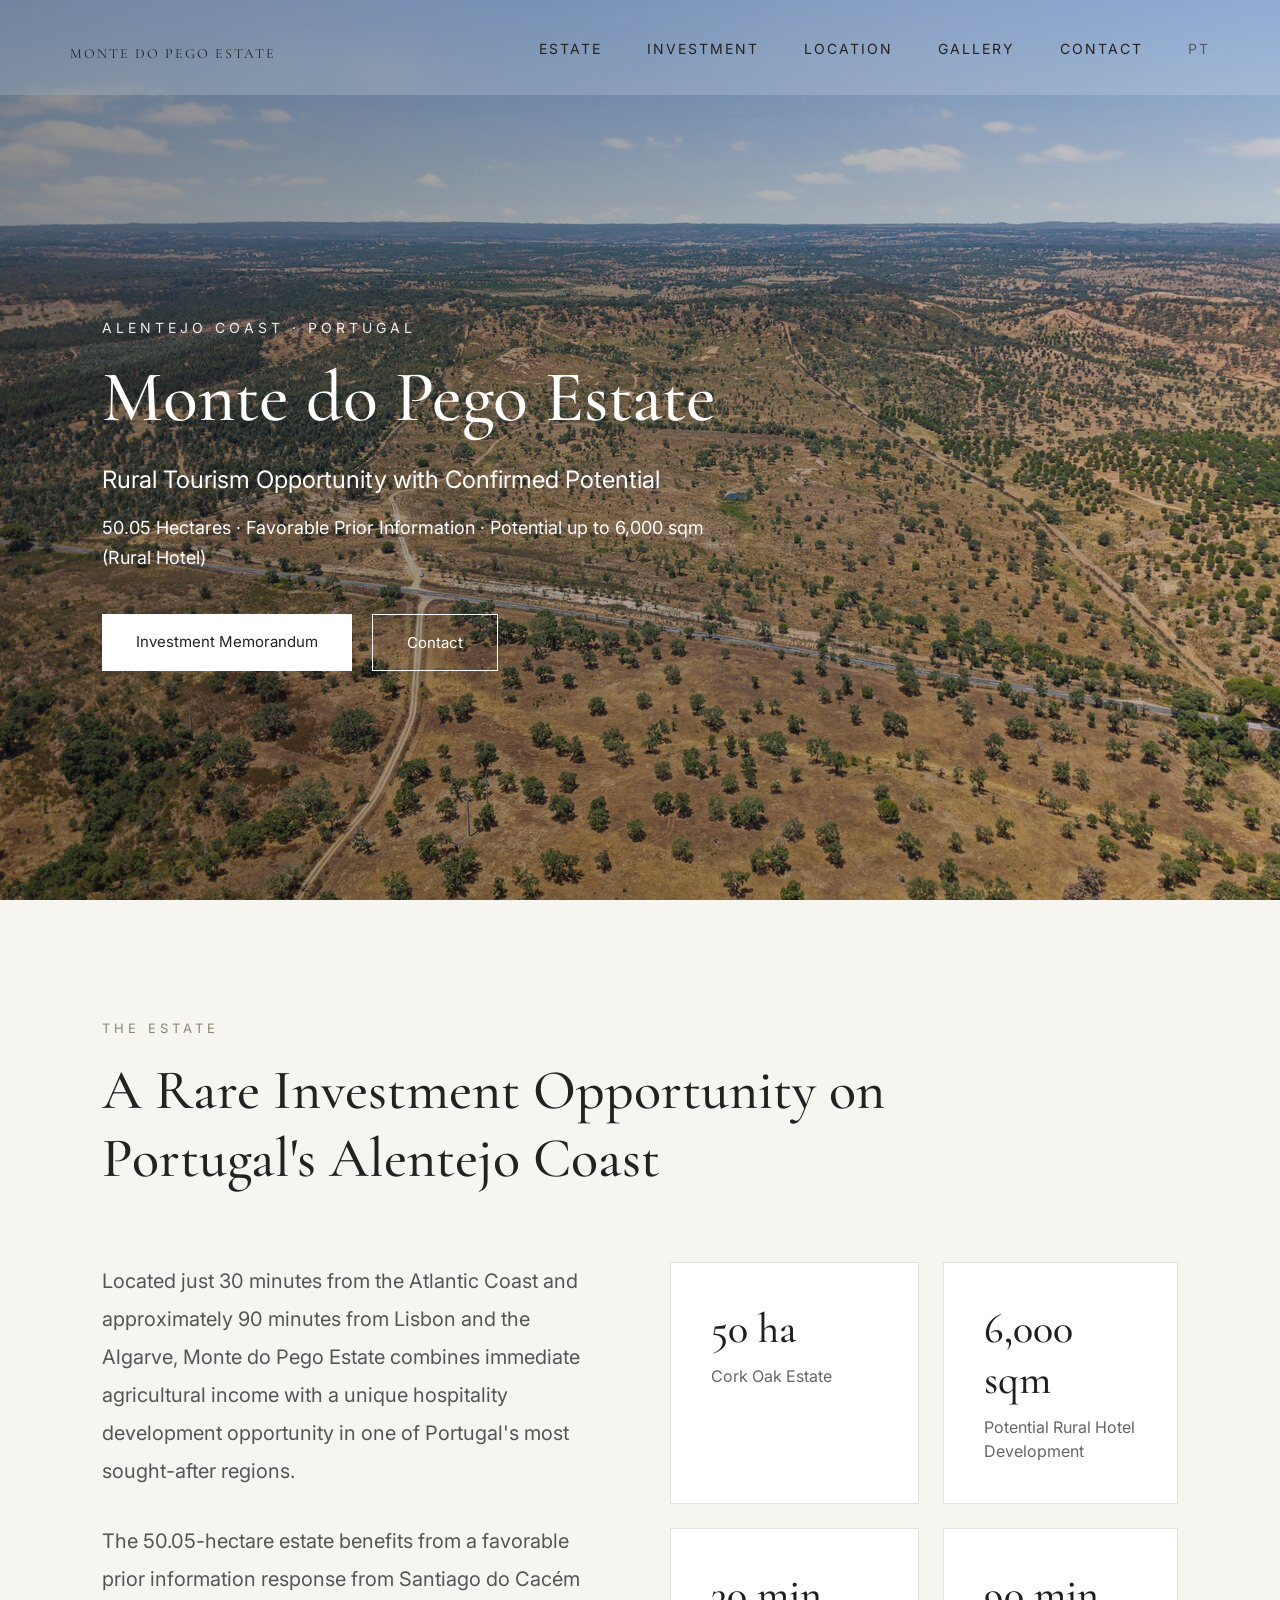
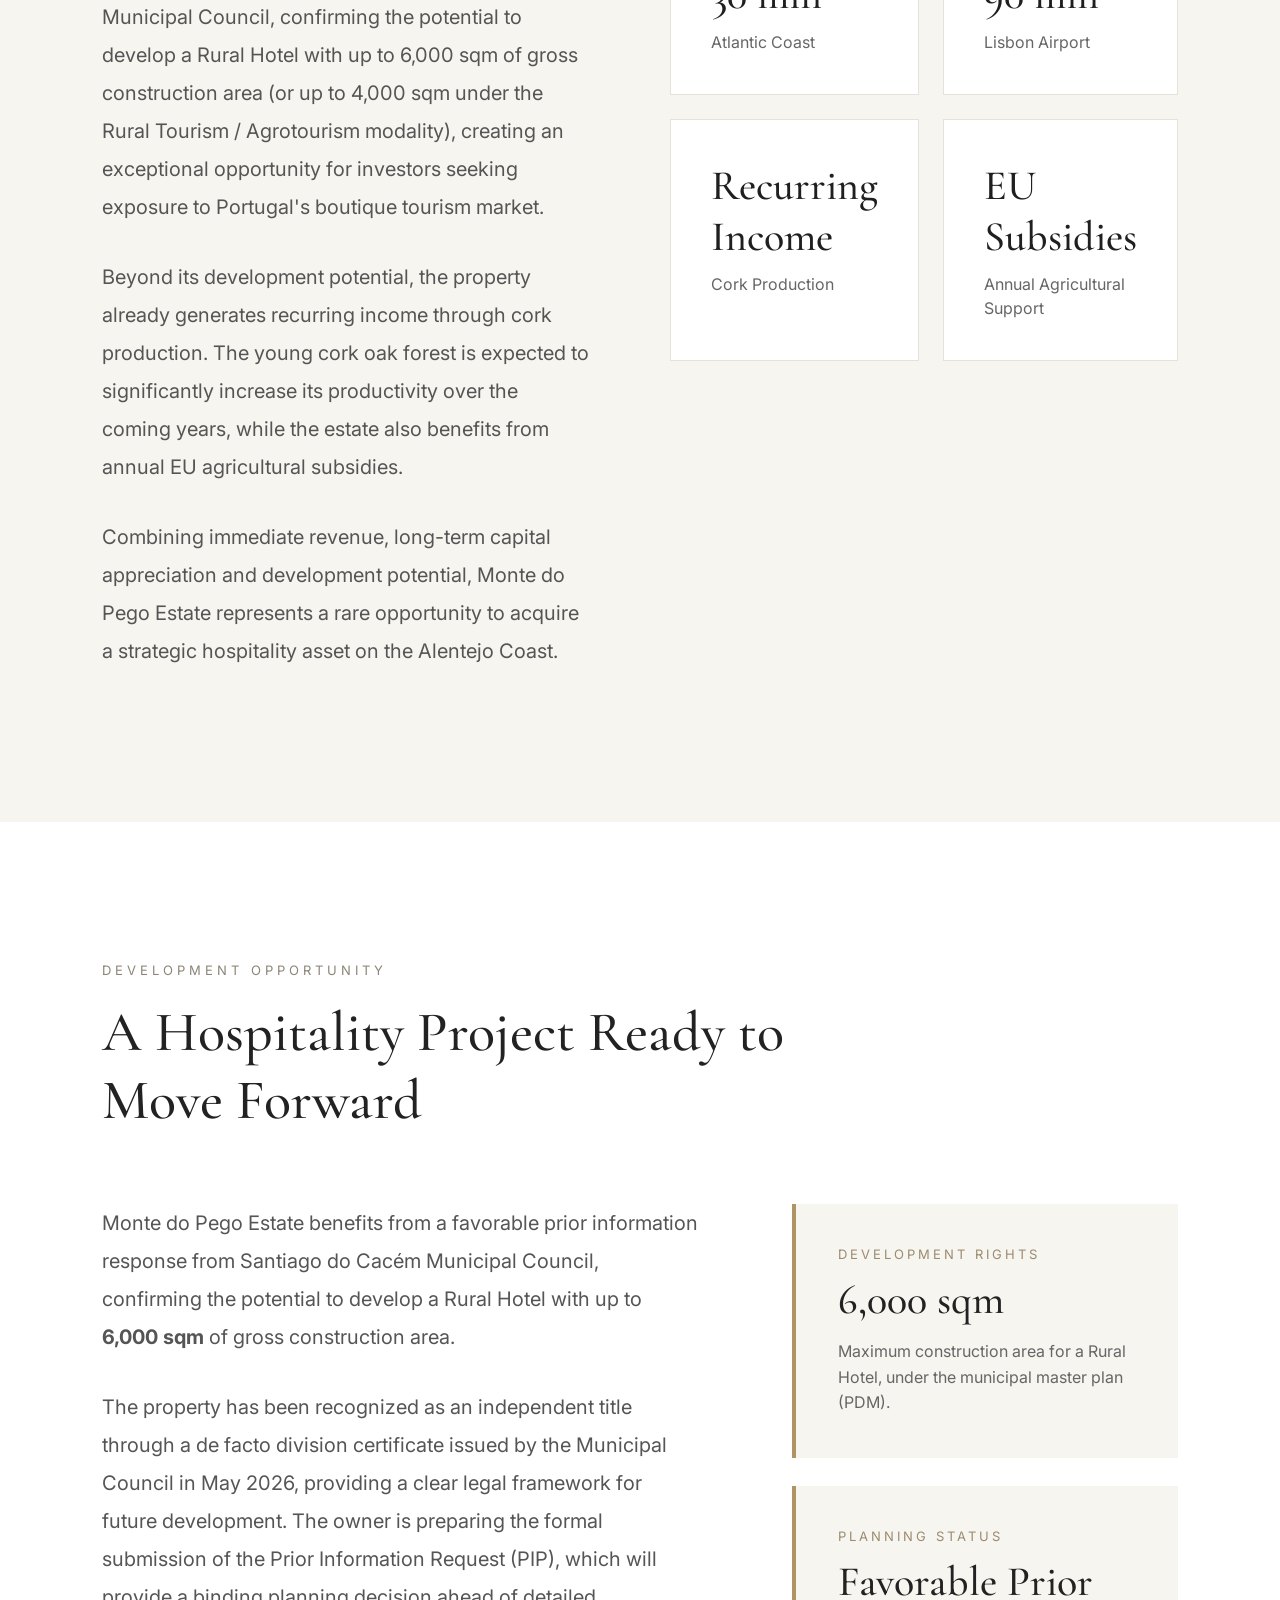
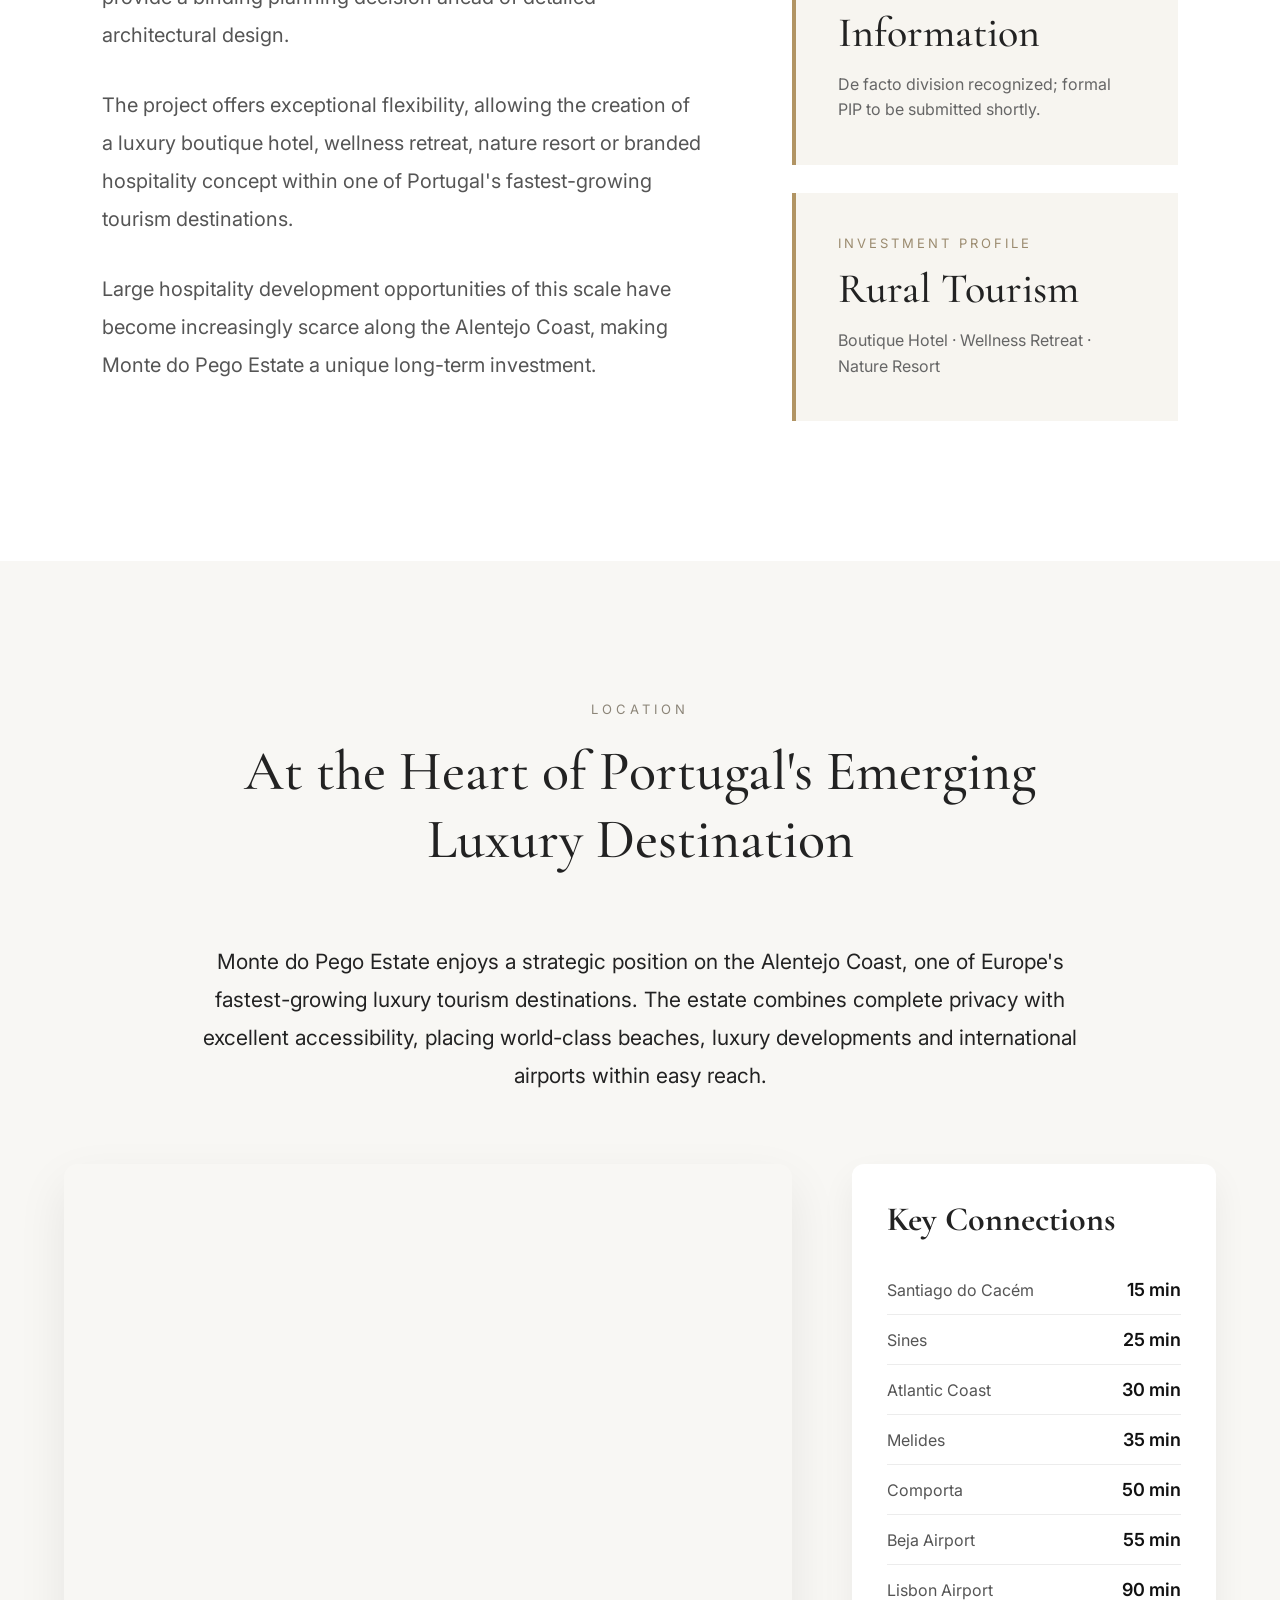
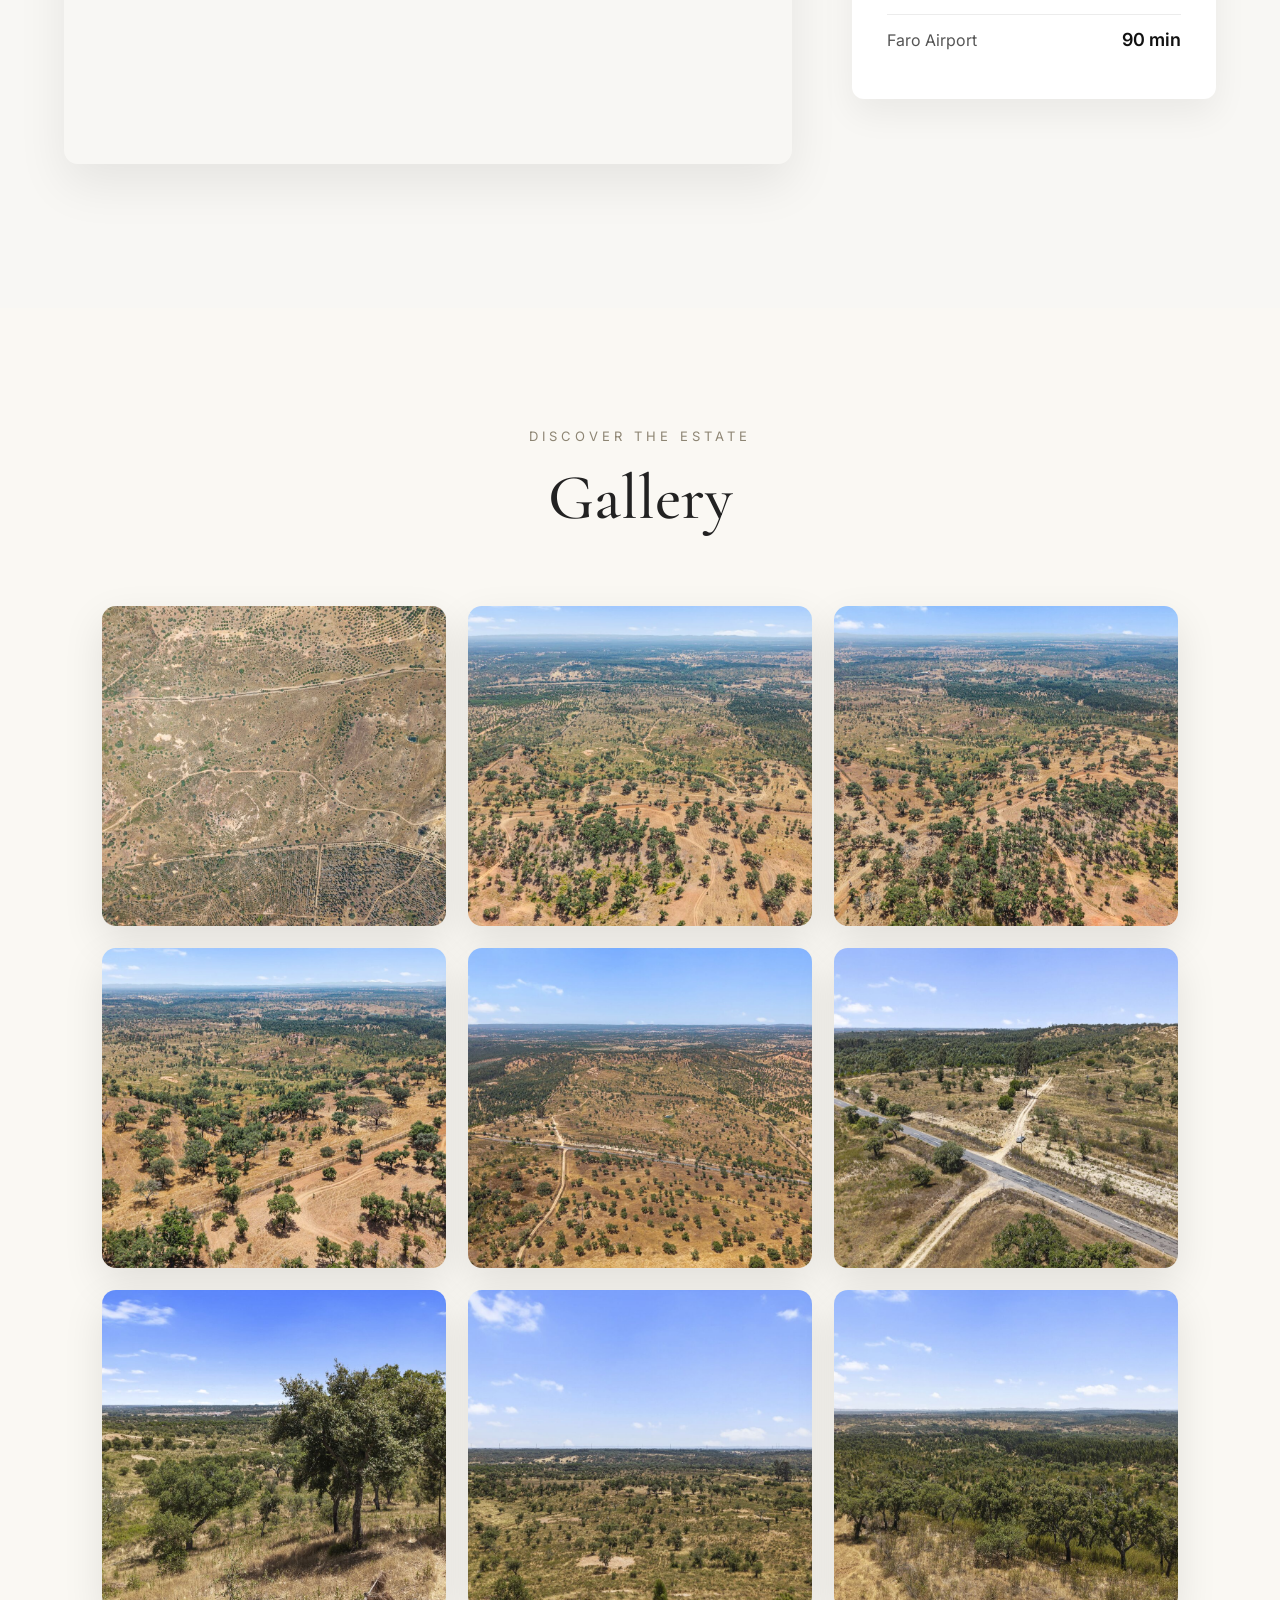
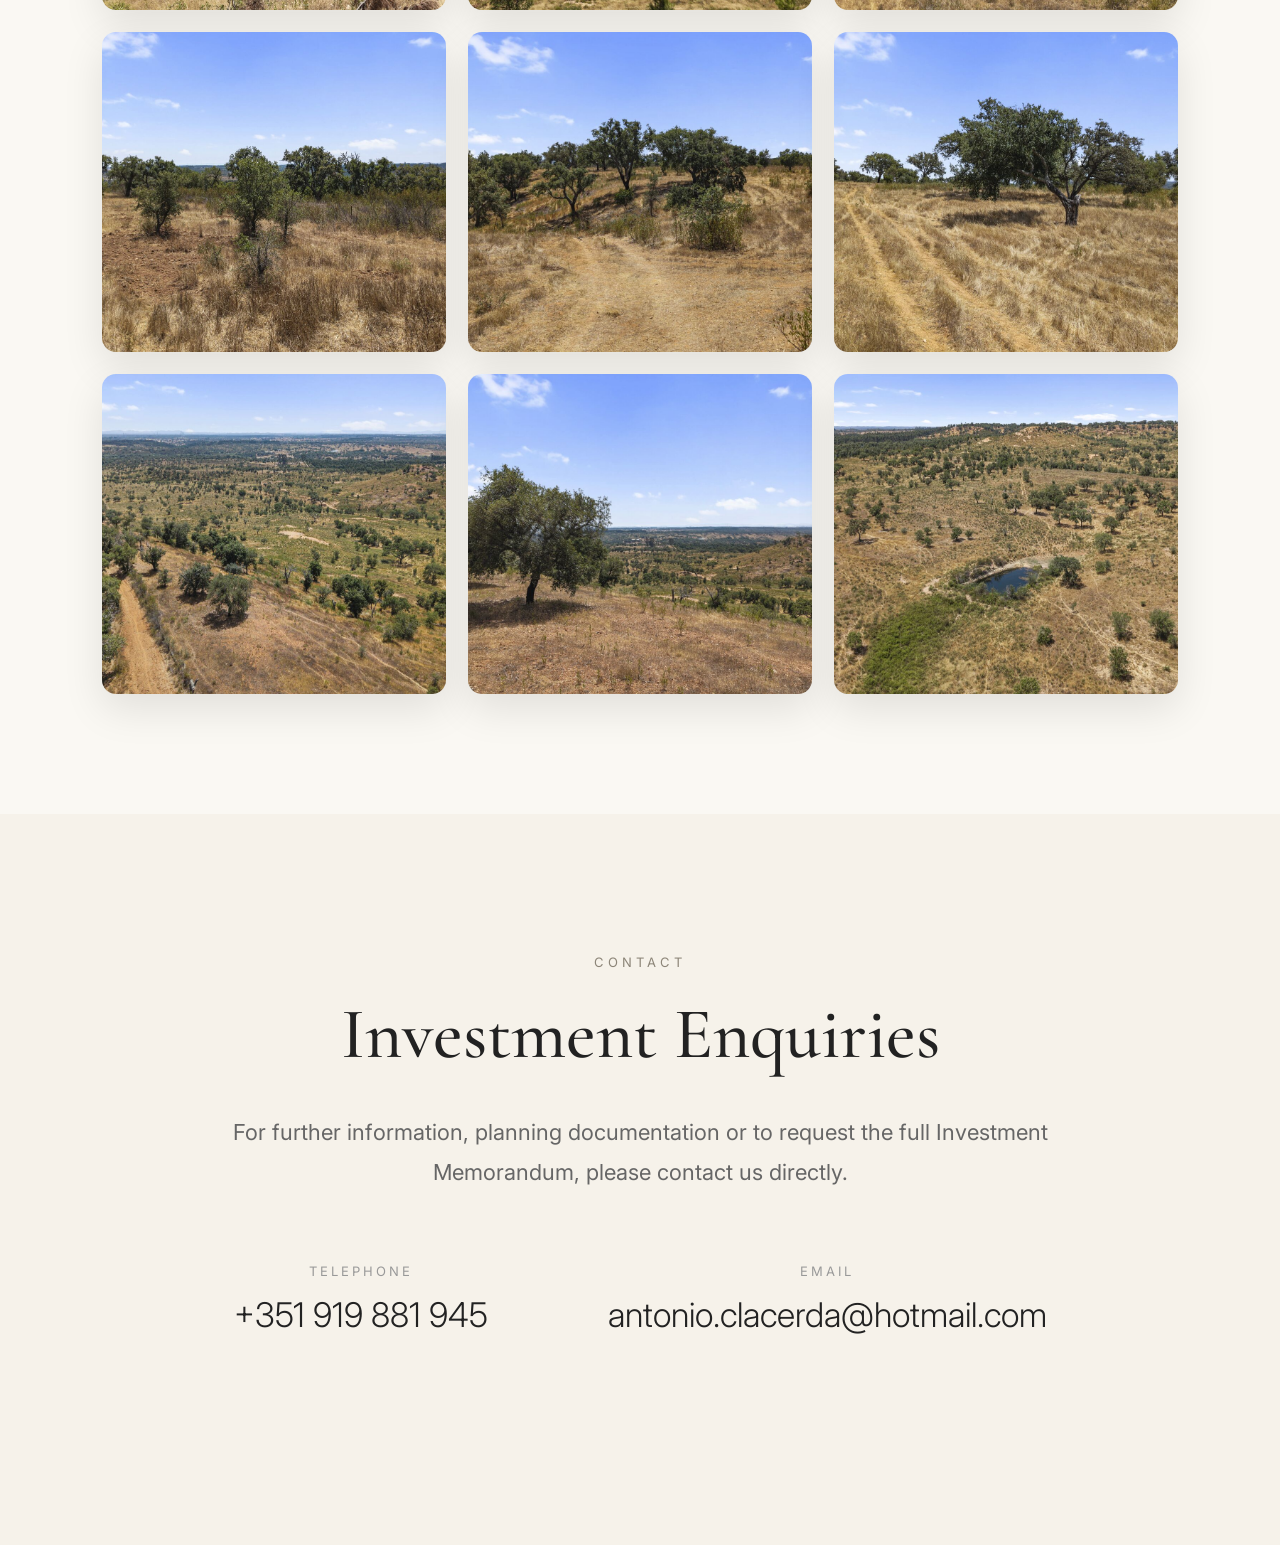
==== commit 59427d1c: "." ====
--- a/index.html
+++ b/index.html
@@ -349,7 +349,13 @@
 
 </div>
 
-    <ul>
+    <button class="nav-toggle" id="navToggle" aria-label="Open menu" aria-expanded="false">
+        <span></span>
+        <span></span>
+        <span></span>
+    </button>
+
+    <ul id="navMenu">
 
         <li><a href="#estate">Estate</a></li>
 <li><a href="#investment">Investment</a></li>
@@ -395,14 +401,6 @@
 
         </div>
 
-        <a href="Investment_Memorandum.pdf"
-           download
-           class="button primary">
-            Download Investment Memorandum
-        </a>
-
-    </div>
-
 </section>
  
 
--- a/style.css
+++ b/style.css
@@ -105,6 +105,64 @@
 nav a:hover{
 
     opacity:.55;
+
+}
+
+.nav-toggle{
+
+    display:none;
+
+    flex-direction:column;
+
+    justify-content:center;
+
+    gap:6px;
+
+    width:32px;
+
+    height:32px;
+
+    background:none;
+
+    border:none;
+
+    cursor:pointer;
+
+    z-index:1001;
+
+    padding:0;
+
+}
+
+.nav-toggle span{
+
+    display:block;
+
+    width:100%;
+
+    height:2px;
+
+    background:#222;
+
+    transition:.3s;
+
+}
+
+.nav-toggle.open span:nth-child(1){
+
+    transform:translateY(8px) rotate(45deg);
+
+}
+
+.nav-toggle.open span:nth-child(2){
+
+    opacity:0;
+
+}
+
+.nav-toggle.open span:nth-child(3){
+
+    transform:translateY(-8px) rotate(-45deg);
 
 }
 
@@ -994,23 +1052,68 @@
 
 nav{
 
-    padding:18px 25px;
+    padding:16px 22px;
+    flex-direction:row;
+    justify-content:space-between;
+    align-items:center;
+    gap:0;
+
+}
+
+.logo{
+
+    font-size:17px;
+
+}
+
+.nav-toggle{
+
+    display:flex;
+
+}
+
+nav ul{
+
+    position:fixed;
+    top:0;
+    left:0;
+    width:100%;
+    height:100vh;
+
     flex-direction:column;
-    gap:20px;
-
-}
-
-nav ul{
-
-    flex-wrap:wrap;
+    flex-wrap:nowrap;
     justify-content:center;
-    gap:22px;
-
-}
-
-.logo{
-
-    font-size:18px;
+    align-items:center;
+    gap:34px;
+
+    background:rgba(30,32,24,.97);
+    backdrop-filter:blur(10px);
+
+    opacity:0;
+    pointer-events:none;
+    transform:translateY(-12px);
+    transition:.35s ease;
+
+}
+
+nav ul.open{
+
+    opacity:1;
+    pointer-events:auto;
+    transform:translateY(0);
+
+}
+
+nav ul li{
+
+    list-style:none;
+
+}
+
+nav ul a{
+
+    color:#f5f4ef;
+    font-size:20px;
 
 }
 
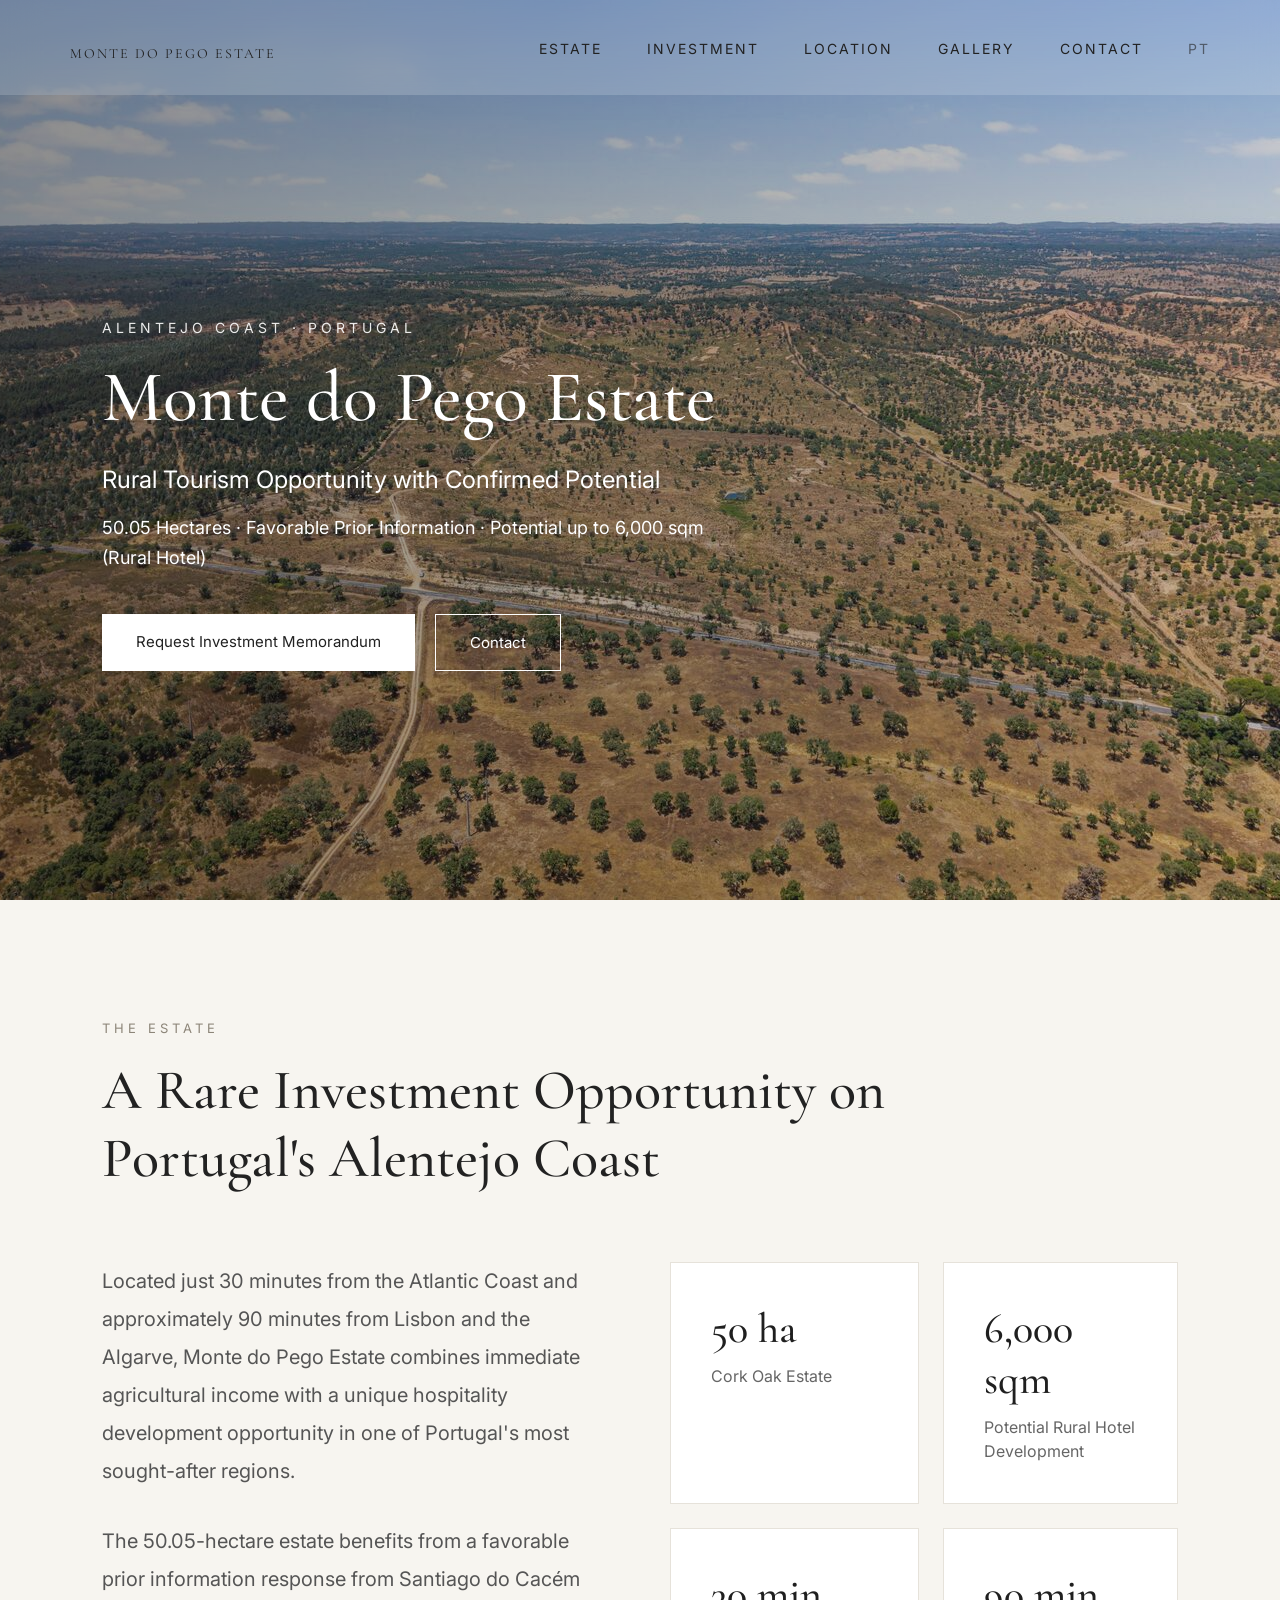
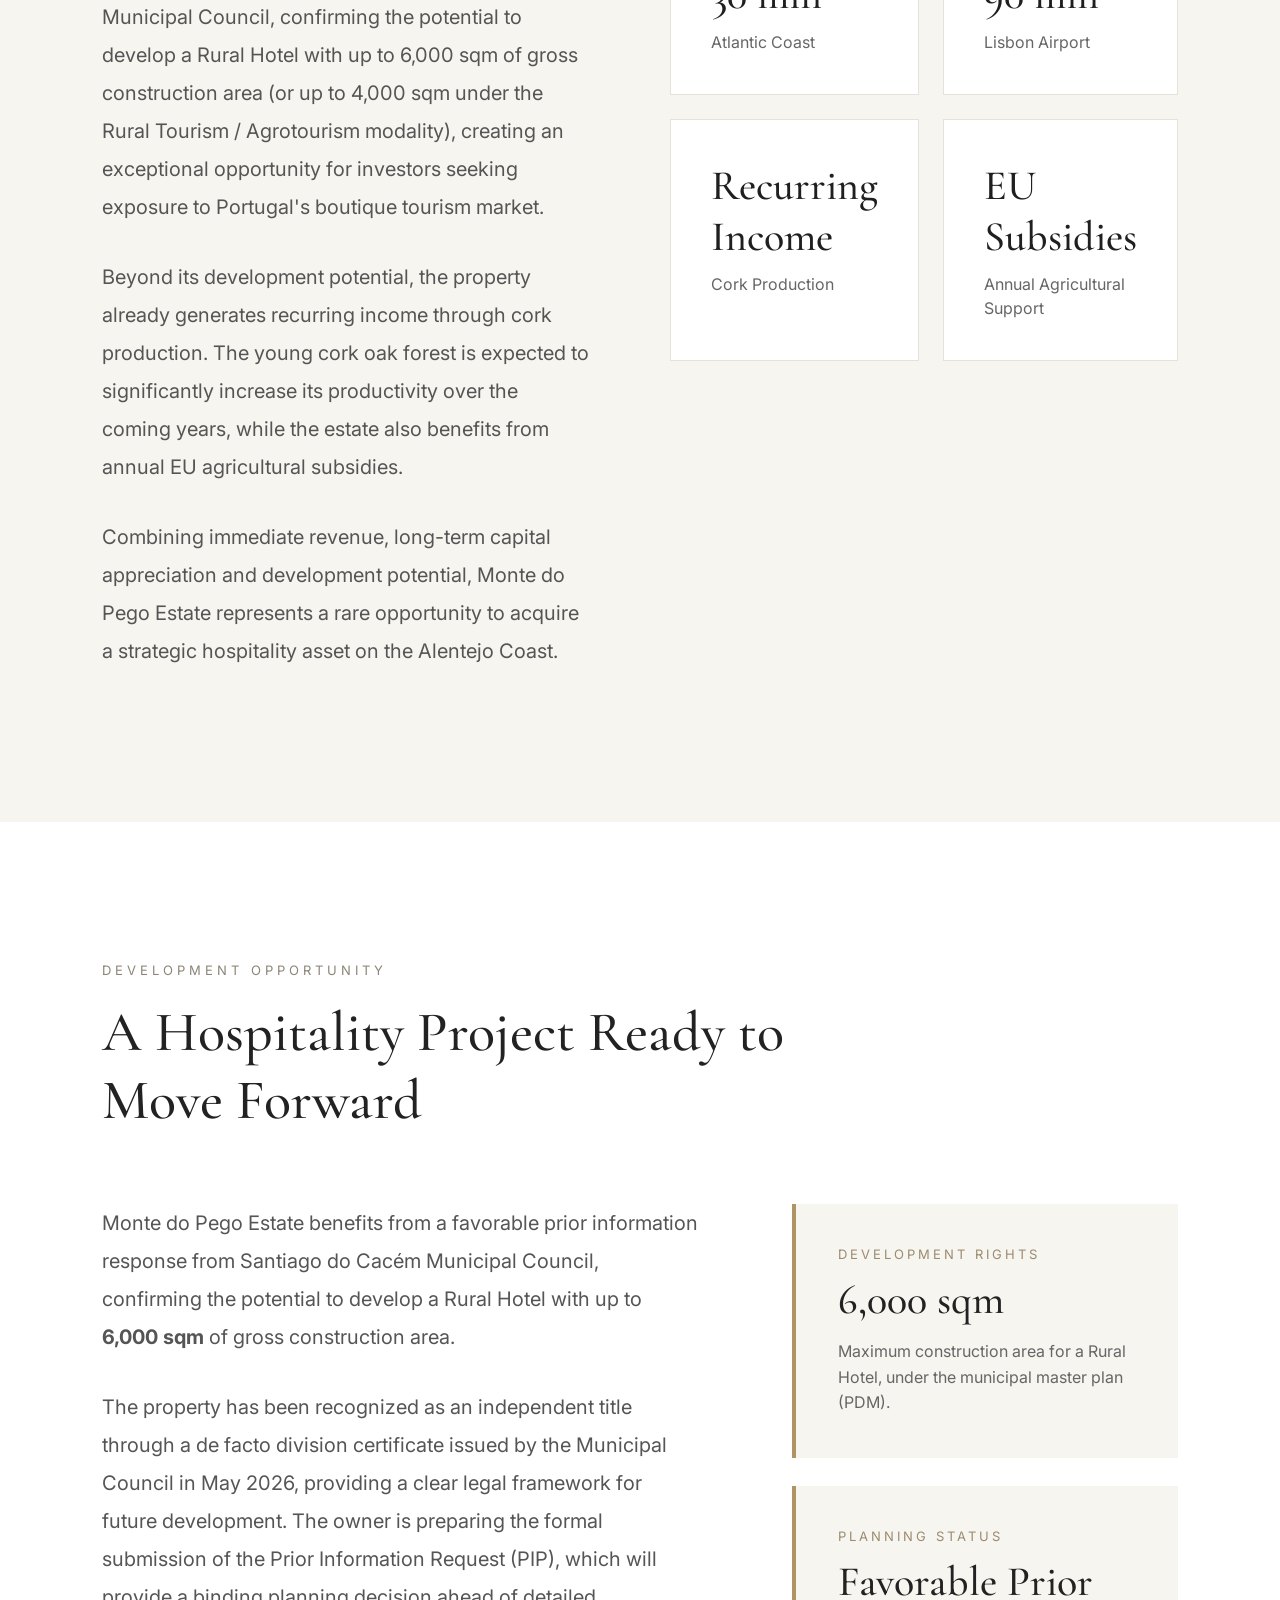
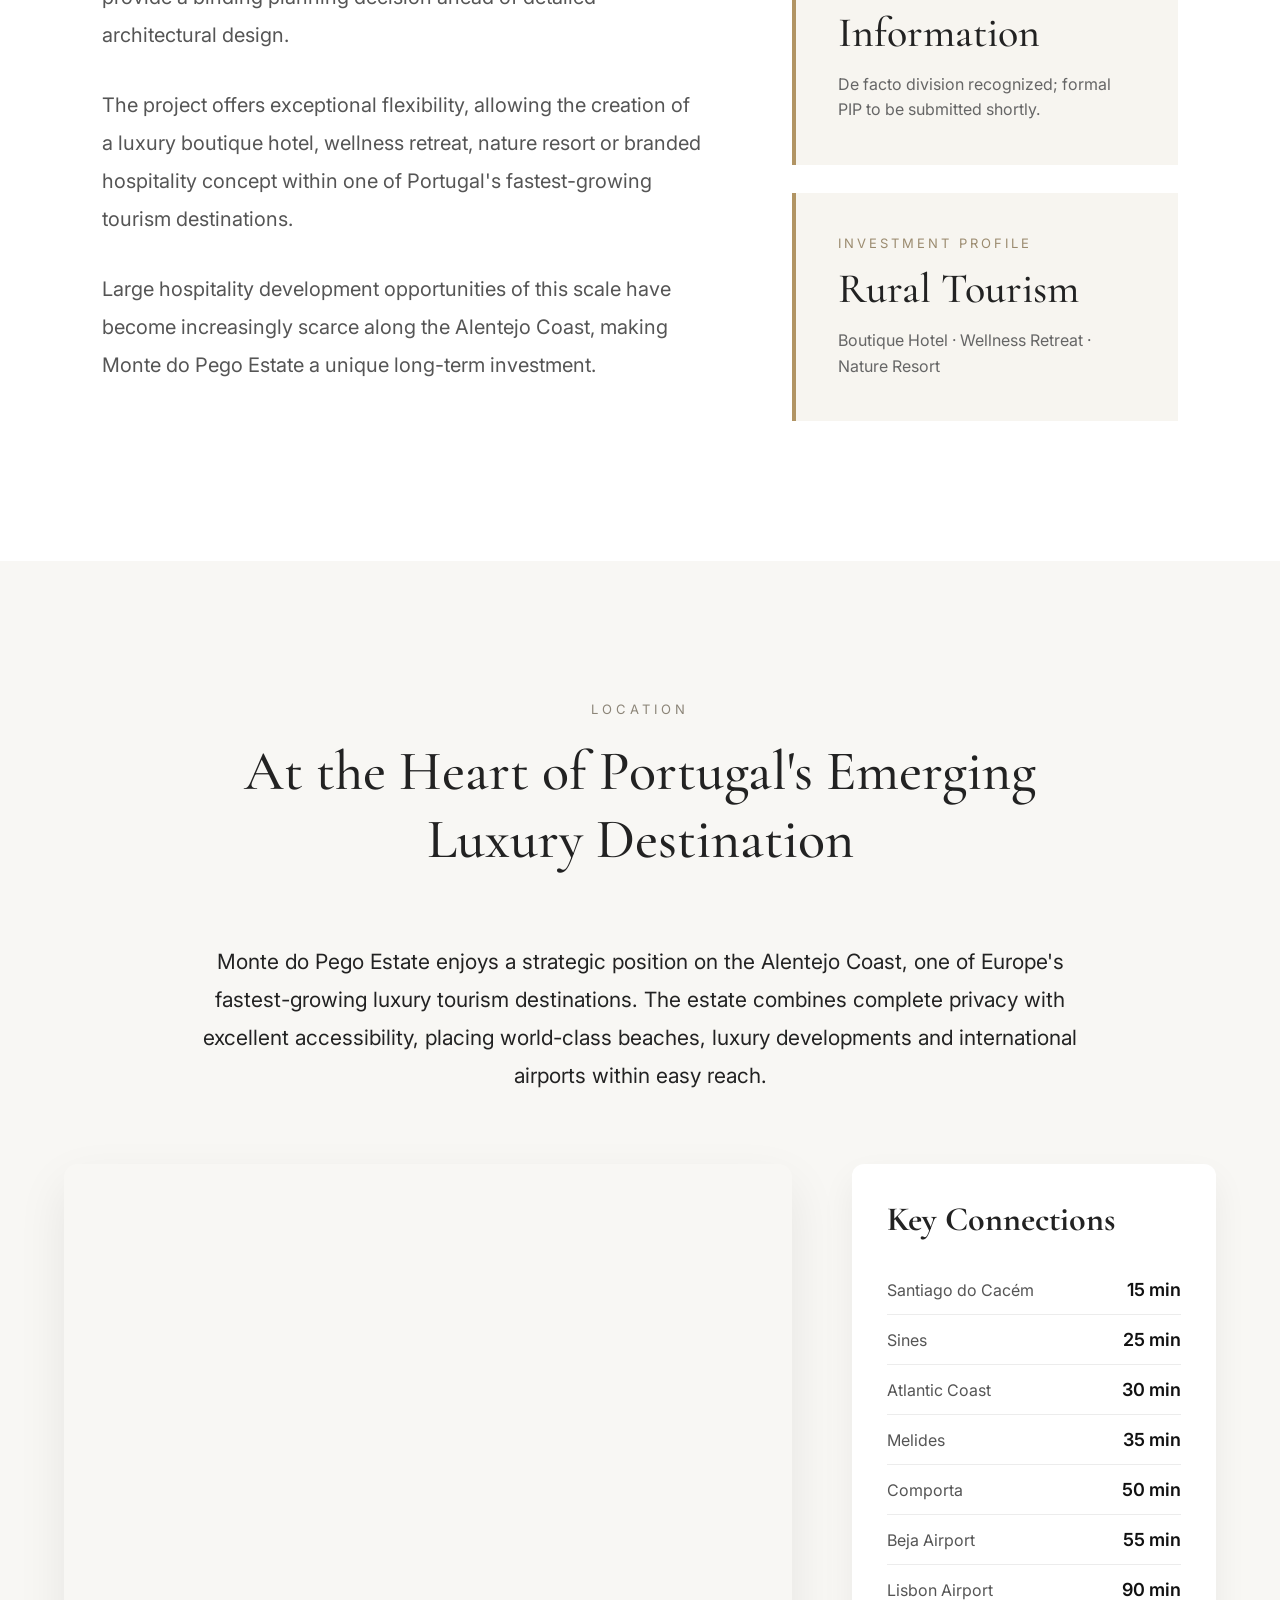
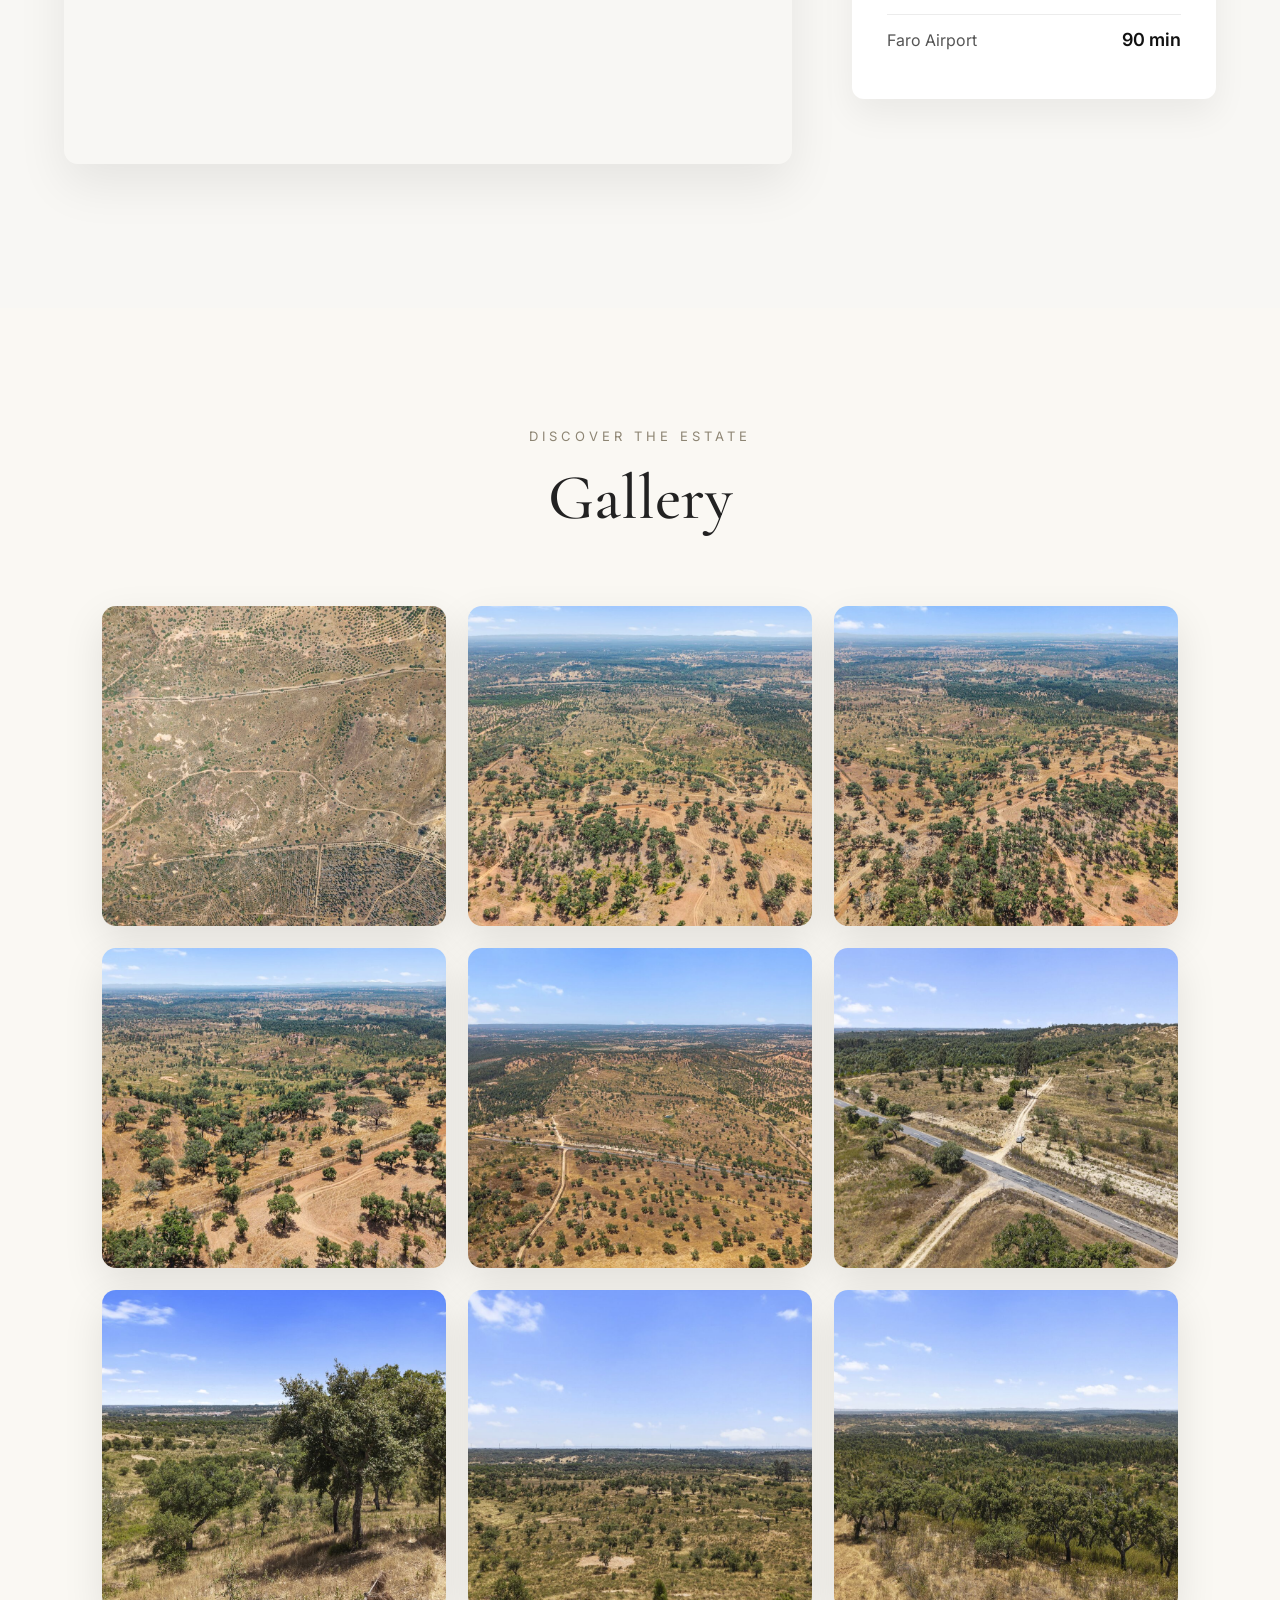
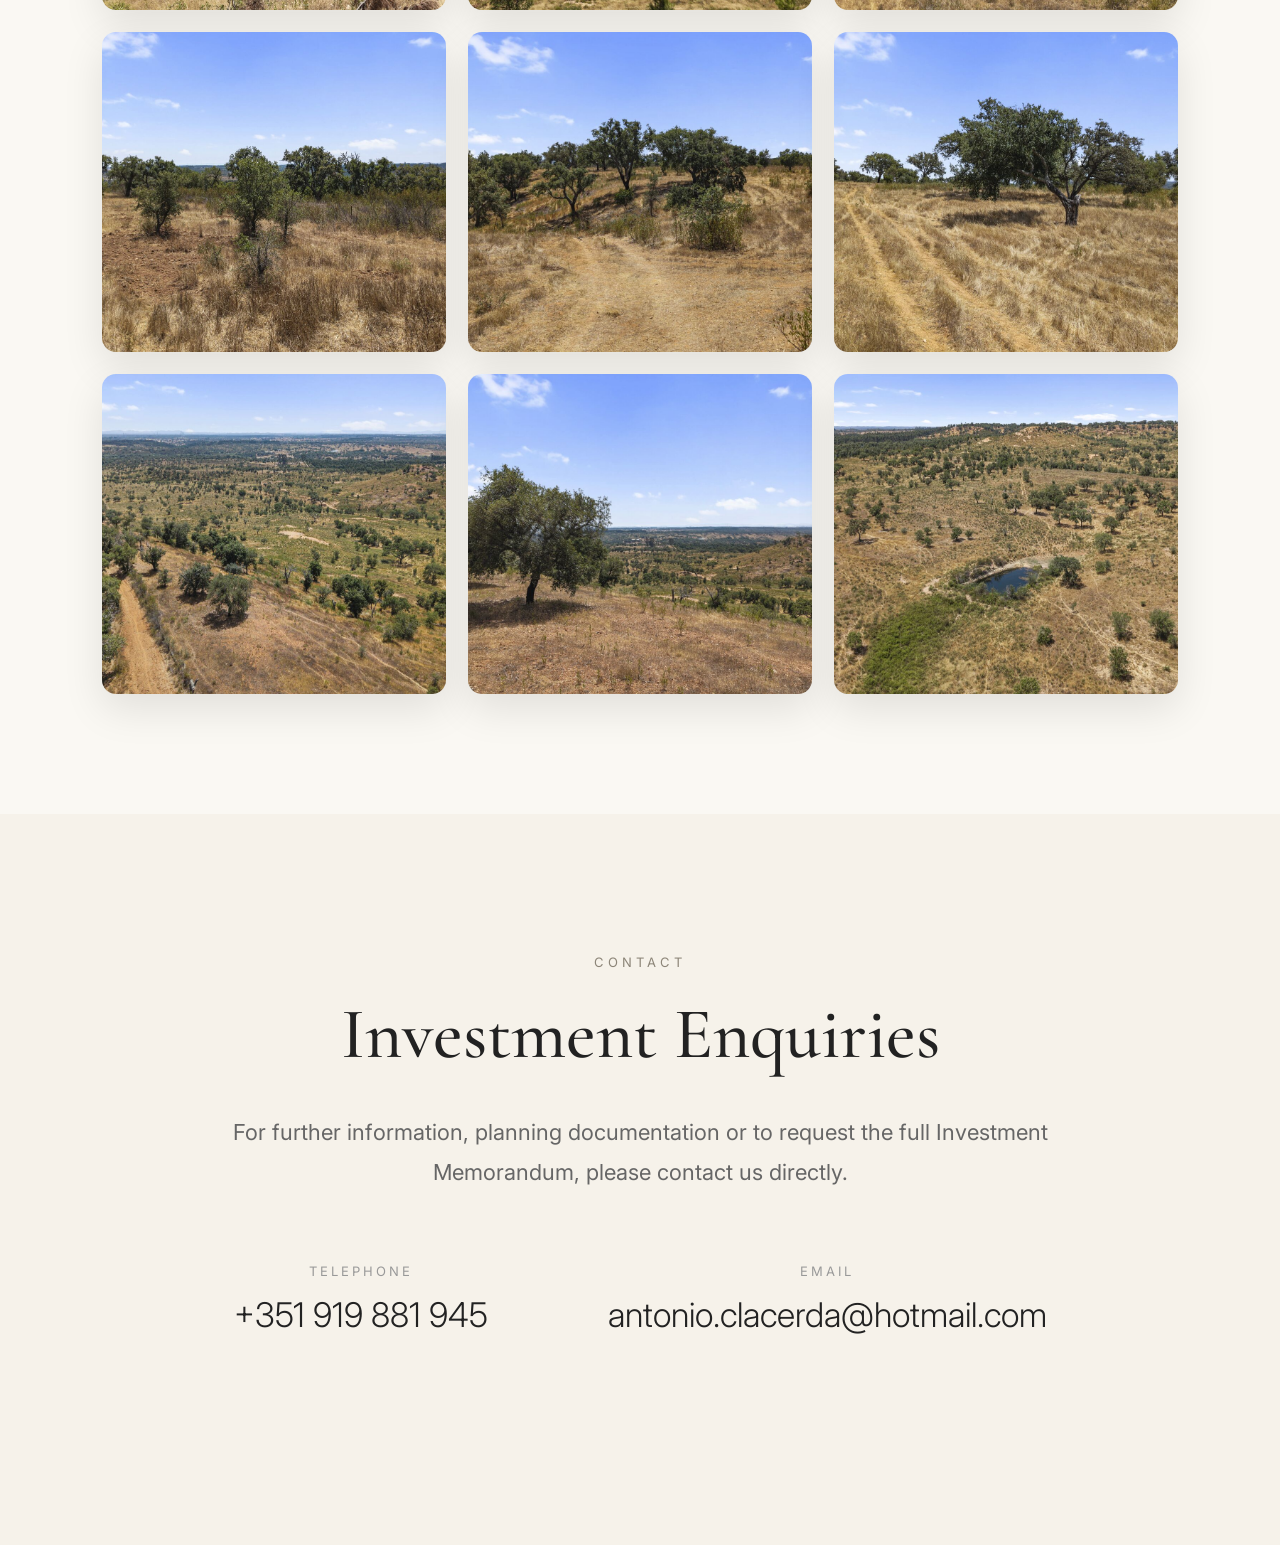
==== commit 827e4cbd: "." ====
--- a/index.html
+++ b/index.html
@@ -50,10 +50,9 @@
 
         <div class="hero-buttons">
 
-            <a href="downloads/Investment_Memorandum.pdf"
-   class="button primary"
-   target="_blank">
-    Investment Memorandum
+            <a href="mailto:antonio.clacerda@hotmail.com?subject=Investment%20Memorandum%20Request%20%E2%80%93%20Monte%20do%20Pego%20Estate&body=Hello%2C%0A%0AI%20would%20like%20to%20request%20the%20Investment%20Memorandum%20for%20Monte%20do%20Pego%20Estate.%0A%0AName%3A%0ACompany%20%2F%20Fund%3A%0ACountry%3A%0A"
+   class="button primary">
+    Request Investment Memorandum
 </a>
 
             <a href="#contact" class="button secondary">
@@ -401,6 +400,8 @@
 
         </div>
 
+    </div>
+
 </section>
  
 
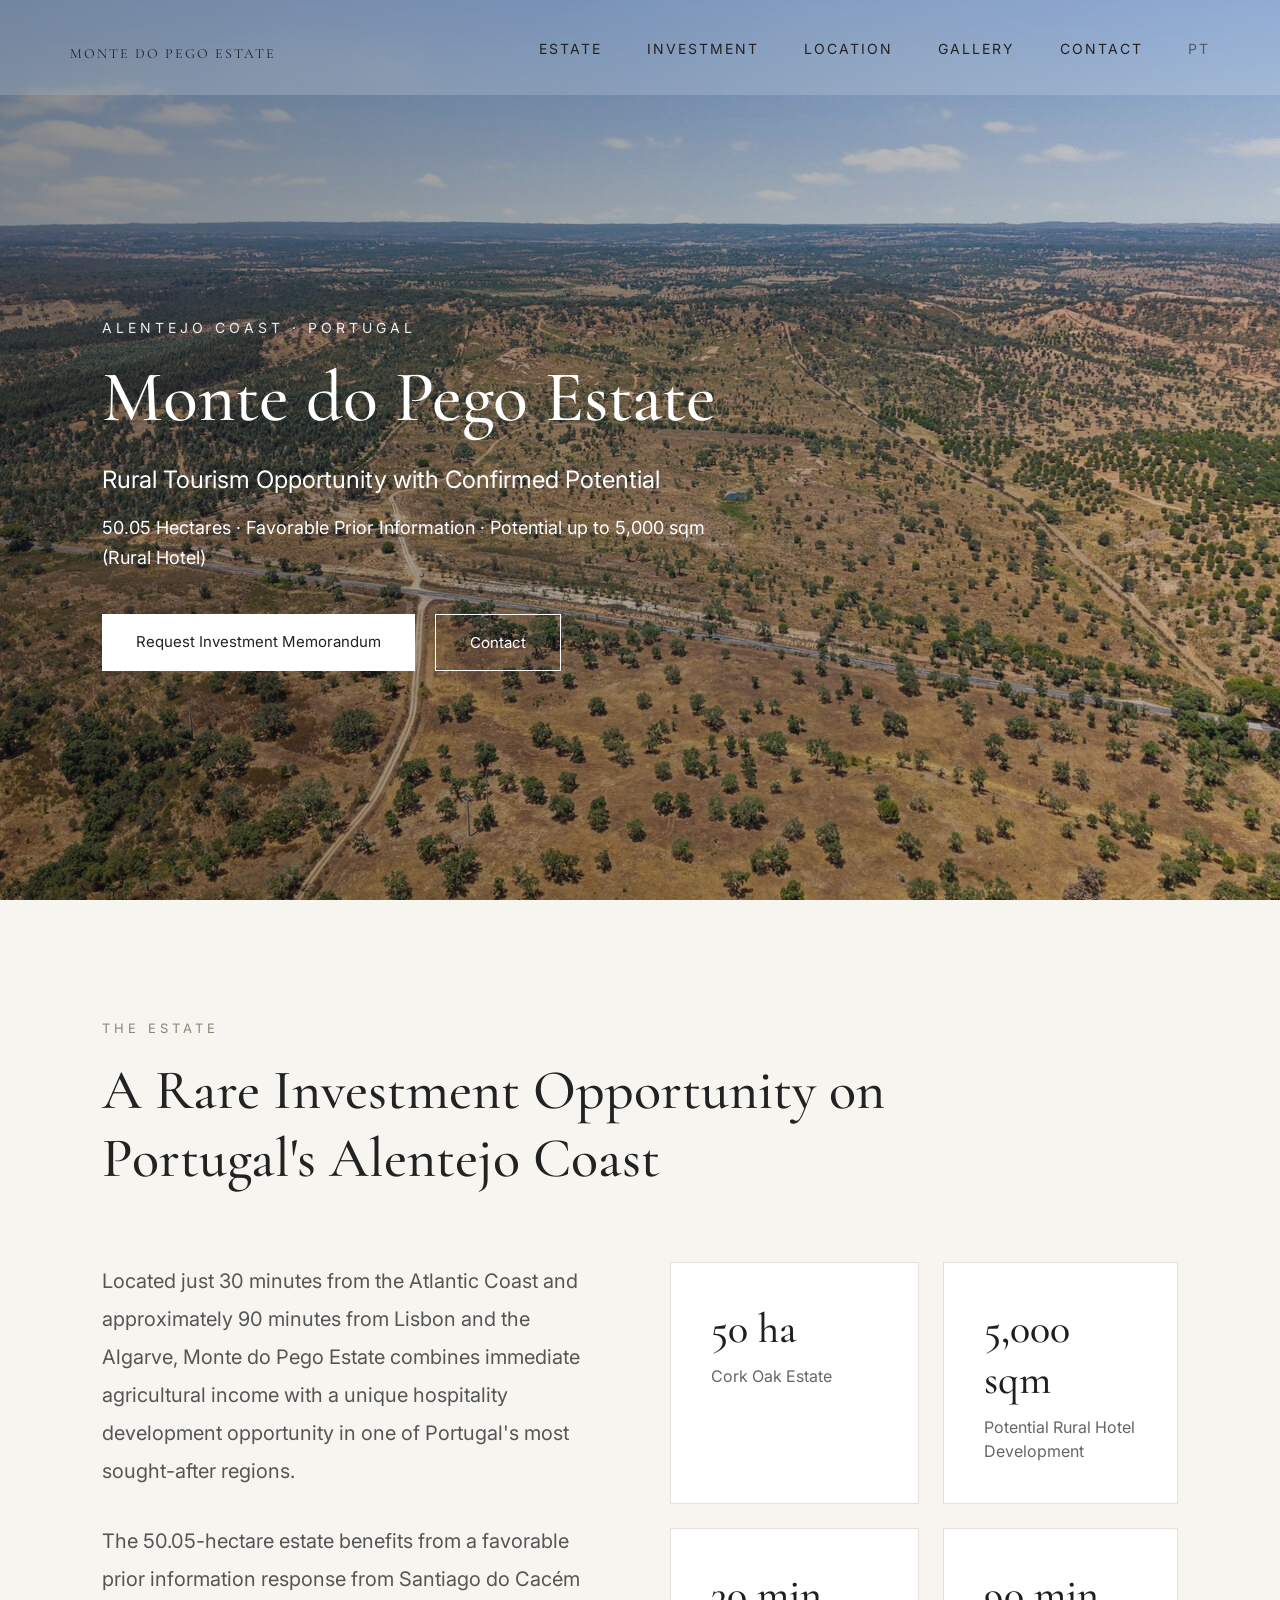
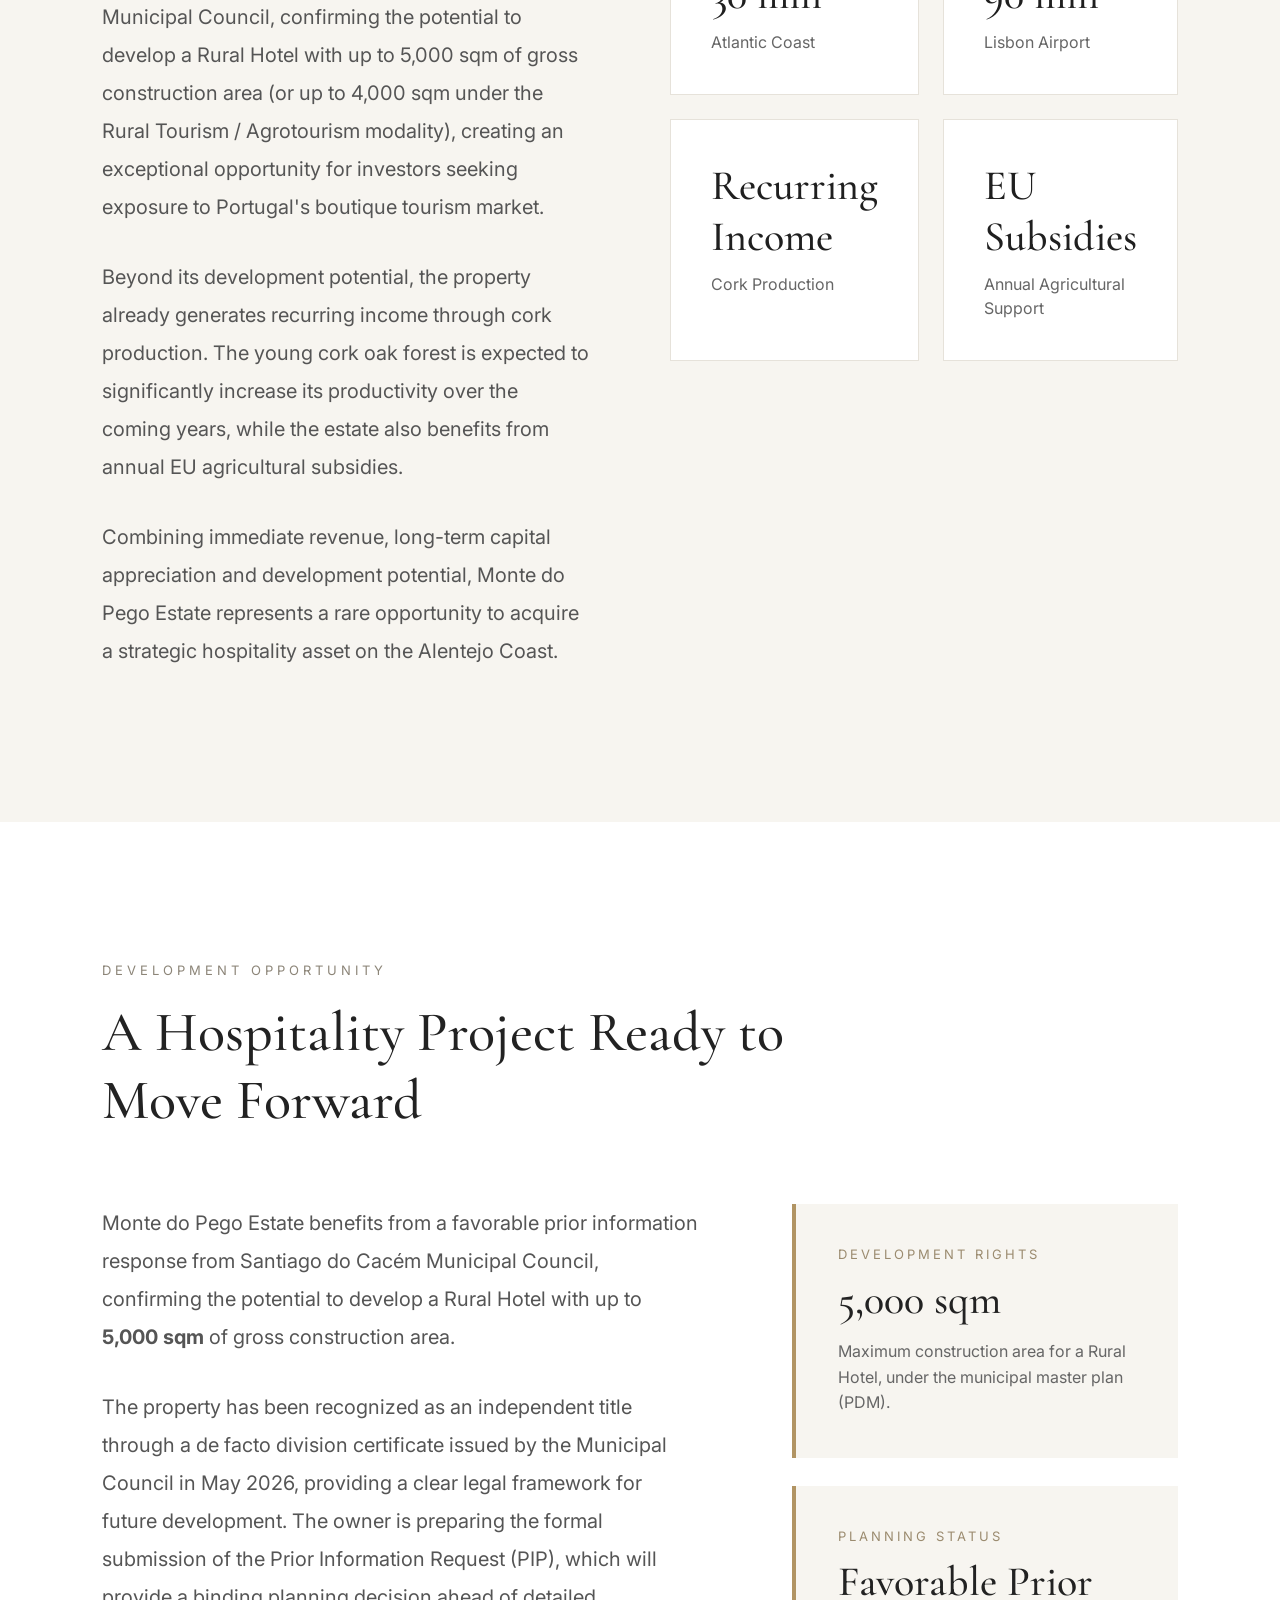
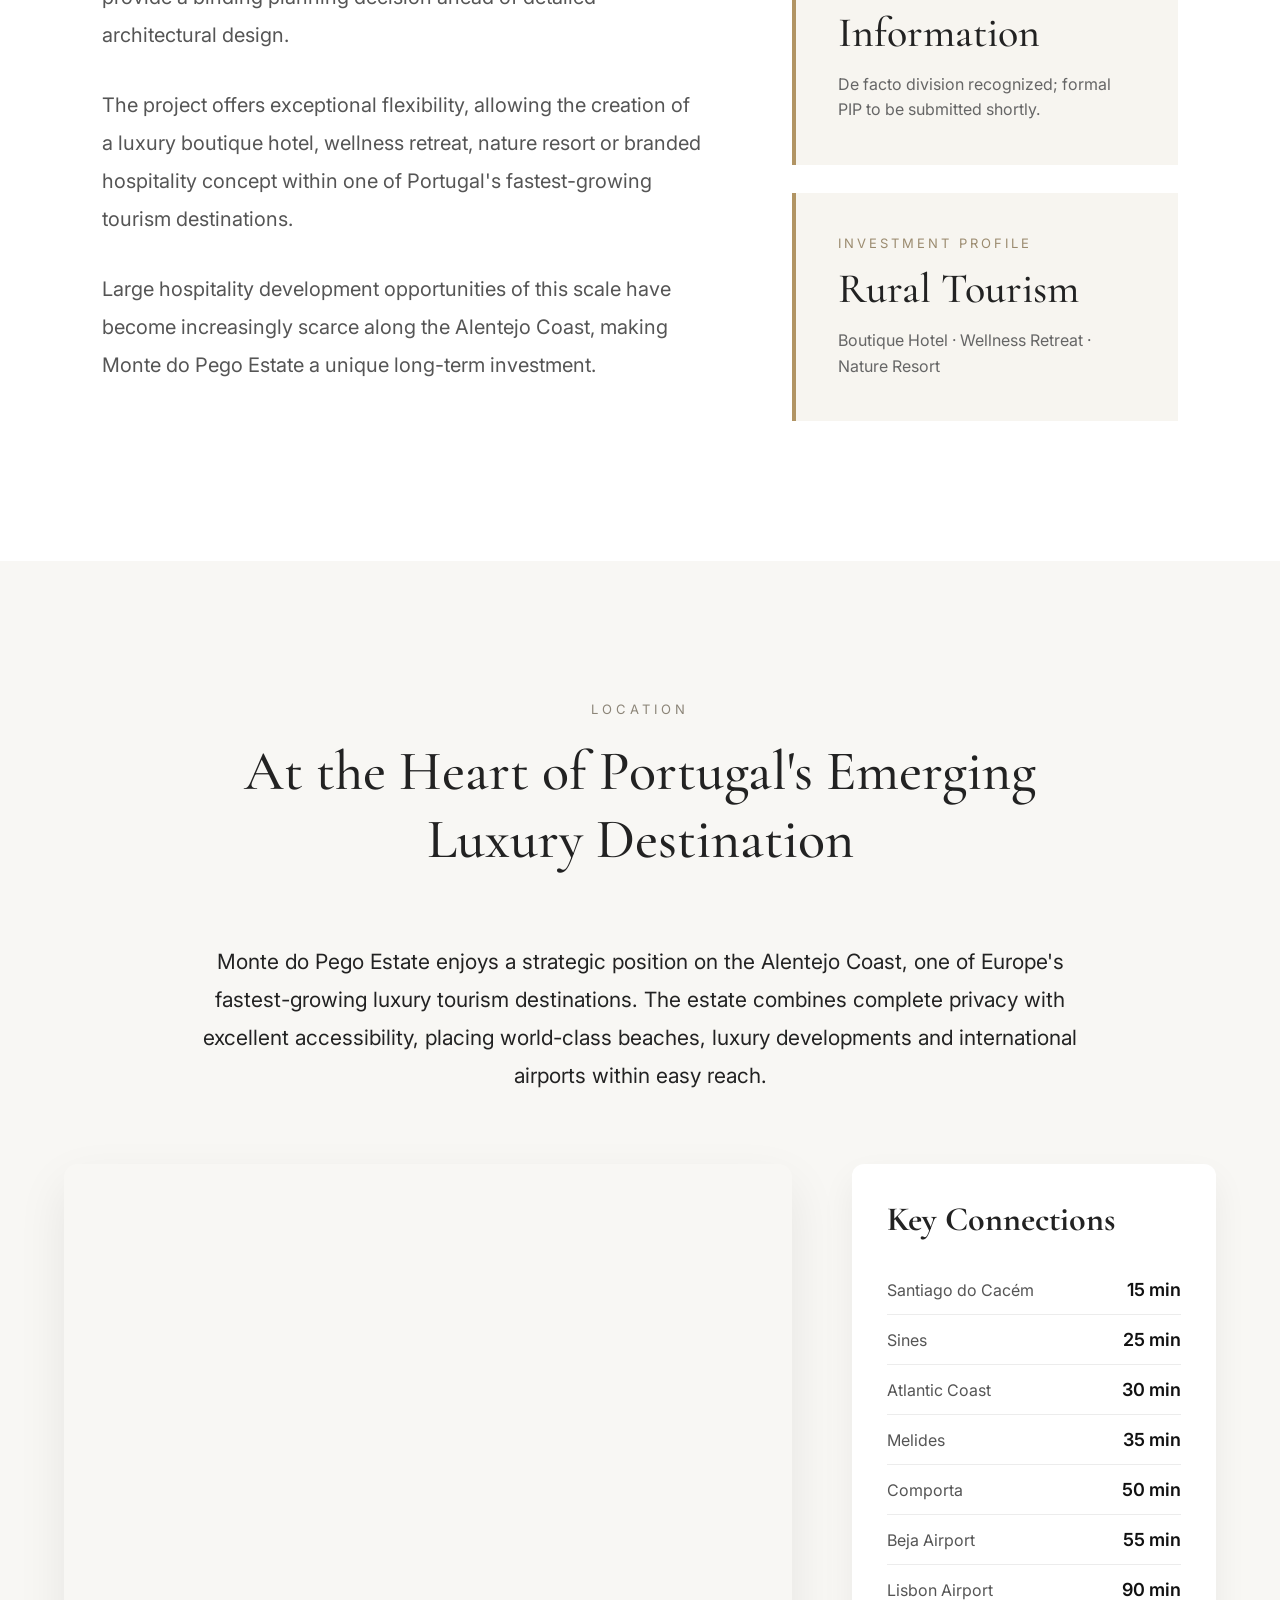
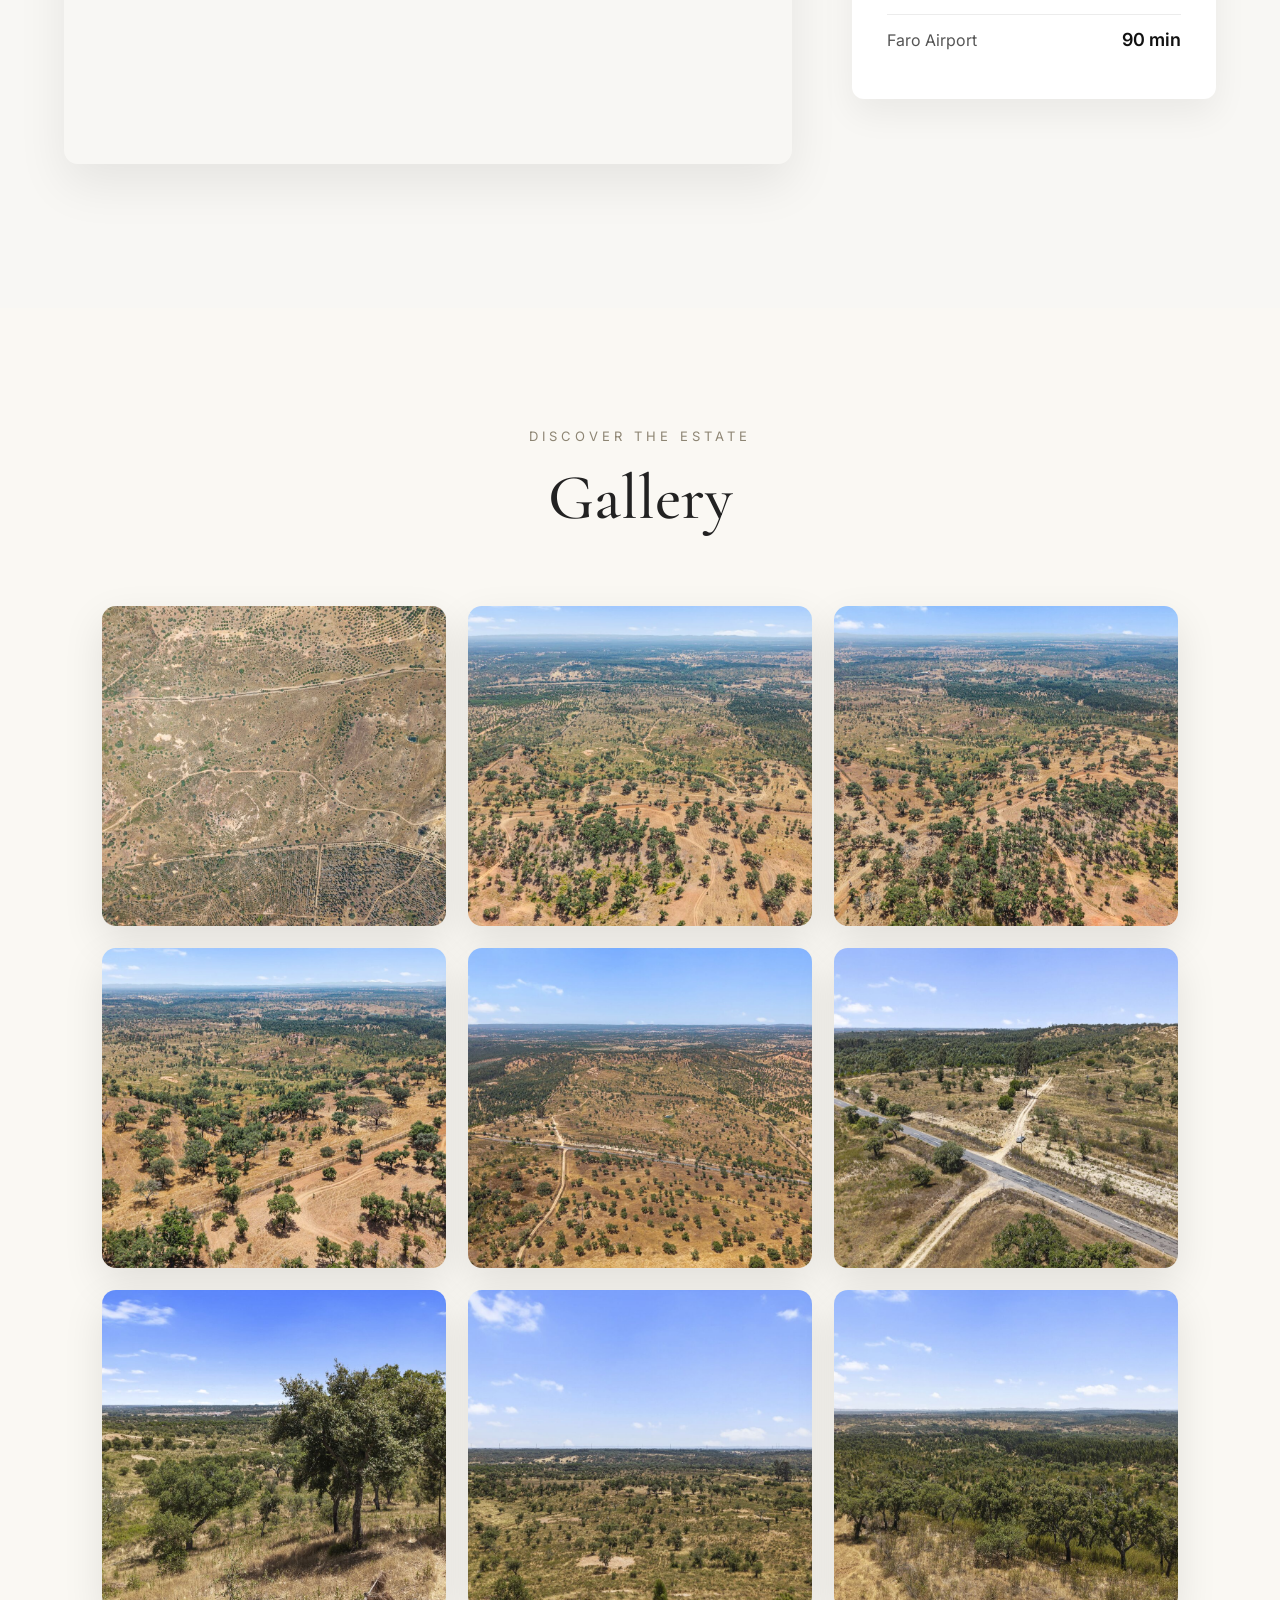
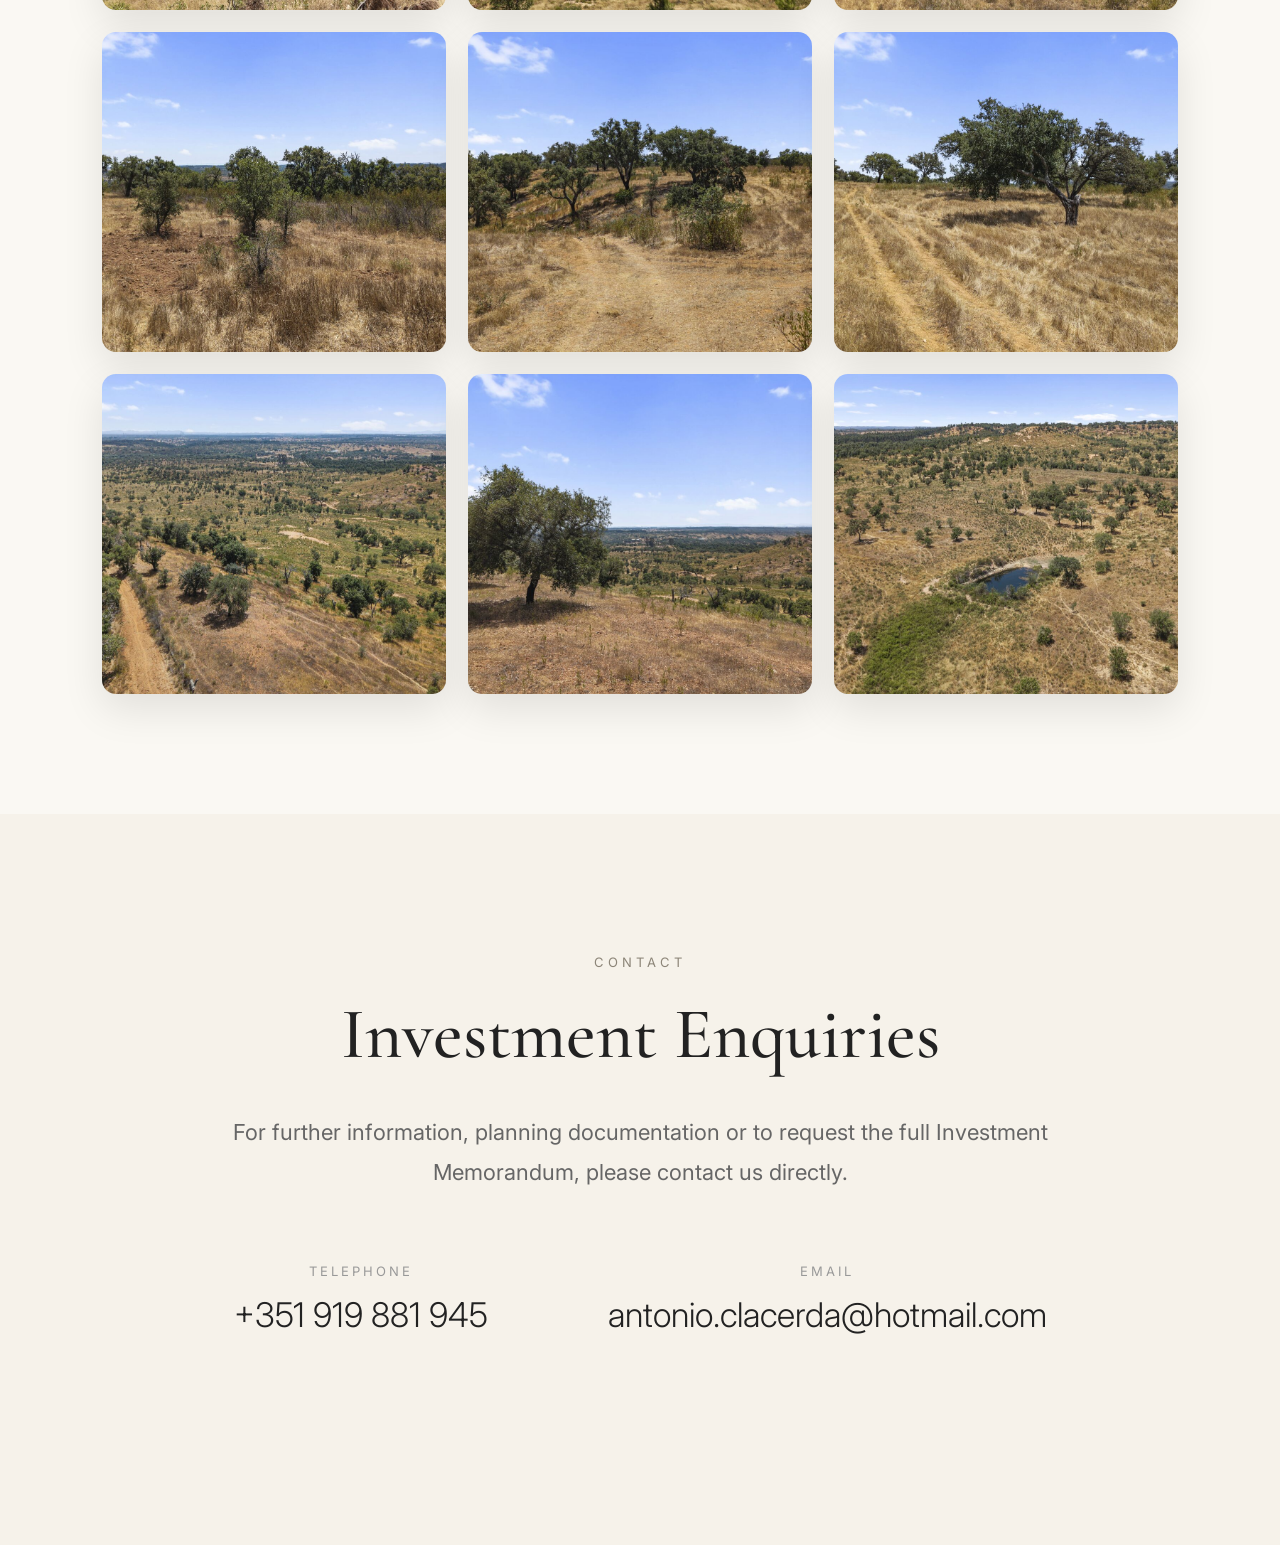
==== commit dbb86dbd: "." ====
--- a/index.html
+++ b/index.html
@@ -7,7 +7,27 @@
 
     <meta name="viewport" content="width=device-width, initial-scale=1.0">
 
-    <title>Monte do Pego Estate</title>
+    <title>Monte do Pego Estate | 50 ha Development Land, Alentejo Coast, Portugal</title>
+
+    <meta name="description" content="50-hectare estate near São Domingos, Santiago do Cacém, with favorable municipal pre-approval for a Rural Hotel of up to 5,000 sqm. Cork production, EU subsidies, 30 min from the Atlantic Coast. A rare hospitality development opportunity on Portugal's Alentejo Coast.">
+
+    <link rel="canonical" href="https://pegoestate.com/index.html">
+    <link rel="alternate" hreflang="en" href="https://pegoestate.com/index.html">
+    <link rel="alternate" hreflang="pt" href="https://pegoestate.com/index-pt.html">
+    <link rel="alternate" hreflang="x-default" href="https://pegoestate.com/index.html">
+
+    <meta property="og:type" content="website">
+    <meta property="og:title" content="Monte do Pego Estate | 50 ha Development Land, Alentejo Coast">
+    <meta property="og:description" content="Favorable pre-approval for a Rural Hotel of up to 5,000 sqm on a 50-hectare estate near Comporta and Melides, Portugal. Cork income, EU subsidies, 30 min from the Atlantic Coast.">
+    <meta property="og:image" content="https://pegoestate.com/assets/images/hero.jpg">
+    <meta property="og:url" content="https://pegoestate.com/index.html">
+    <meta property="og:locale" content="en_US">
+    <meta property="og:locale:alternate" content="pt_PT">
+
+    <meta name="twitter:card" content="summary_large_image">
+    <meta name="twitter:title" content="Monte do Pego Estate | 50 ha Development Land, Alentejo Coast">
+    <meta name="twitter:description" content="Favorable pre-approval for a Rural Hotel of up to 5,000 sqm near Comporta and Melides, Portugal.">
+    <meta name="twitter:image" content="https://pegoestate.com/assets/images/hero.jpg">
 
     <link rel="icon" href="assets/favicon.png" type="image/png">
 <link rel="apple-touch-icon" href="assets/apple-touch-icon.png">
@@ -45,7 +65,7 @@
         </p>
 
         <p class="hero-description">
-            50.05 Hectares · Favorable Prior Information · Potential up to 6,000 sqm (Rural Hotel)
+            50.05 Hectares · Favorable Prior Information · Potential up to 5,000 sqm (Rural Hotel)
         </p>
 
         <div class="hero-buttons">
@@ -83,7 +103,7 @@
                 </p>
 
                 <p>
-                    The 50.05-hectare estate benefits from a favorable prior information response from Santiago do Cacém Municipal Council, confirming the potential to develop a Rural Hotel with up to 6,000 sqm of gross construction area (or up to 4,000 sqm under the Rural Tourism / Agrotourism modality), creating an exceptional opportunity for investors seeking exposure to Portugal's boutique tourism market.
+                    The 50.05-hectare estate benefits from a favorable prior information response from Santiago do Cacém Municipal Council, confirming the potential to develop a Rural Hotel with up to 5,000 sqm of gross construction area (or up to 4,000 sqm under the Rural Tourism / Agrotourism modality), creating an exceptional opportunity for investors seeking exposure to Portugal's boutique tourism market.
                 </p>
 
                 <p>
@@ -104,7 +124,7 @@
                 </div>
 
                 <div class="fact">
-                    <h3>6,000 sqm</h3>
+                    <h3>5,000 sqm</h3>
                     <p>Potential Rural Hotel Development</p>
                 </div>
 
@@ -156,7 +176,7 @@
             <div class="development-left">
 
                 <p>
-                    Monte do Pego Estate benefits from a favorable prior information response from Santiago do Cacém Municipal Council, confirming the potential to develop a Rural Hotel with up to <strong>6,000 sqm</strong> of gross construction area.
+                    Monte do Pego Estate benefits from a favorable prior information response from Santiago do Cacém Municipal Council, confirming the potential to develop a Rural Hotel with up to <strong>5,000 sqm</strong> of gross construction area.
                 </p>
 
                 <p>
@@ -179,7 +199,7 @@
 
                     <span>Development Rights</span>
 
-                    <h3>6,000 sqm</h3>
+                    <h3>5,000 sqm</h3>
 
                     <p>Maximum construction area for a Rural Hotel, under the municipal master plan (PDM).</p>
 
--- a/style.css
+++ b/style.css
@@ -145,6 +145,12 @@
     background:#222;
 
     transition:.3s;
+
+}
+
+.nav-toggle.open span{
+
+    background:#fff;
 
 }
 
@@ -1133,6 +1139,13 @@
     top:50%;
     transform:translate(-50%, -50%);
     text-align:center;
+    margin-top:60px;
+
+}
+
+.hero-kicker{
+
+    margin-bottom:14px;
 
 }
 
@@ -1140,18 +1153,21 @@
 
     font-size:62px;
     line-height:1;
+    margin-bottom:20px;
 
 }
 
 .hero-subtitle{
 
     font-size:28px;
+    margin-bottom:14px;
 
 }
 
 .hero-description{
 
     font-size:20px;
+    margin-bottom:28px;
 
 }
 
@@ -1159,7 +1175,7 @@
 
     flex-direction:column;
     align-items:center;
-    gap:20px;
+    gap:16px;
 
 }
 
@@ -1203,20 +1219,23 @@
 .estate-facts{
 
     margin-top:50px;
-    grid-template-columns:1fr 1fr;
+    grid-template-columns:minmax(0,1fr) minmax(0,1fr);
     gap:14px;
 
 }
 
 .fact{
 
-    padding:24px 20px;
+    padding:24px 18px;
+    min-width:0;
 
 }
 
 .fact h3{
 
-    font-size:32px;
+    font-size:26px;
+    overflow-wrap:break-word;
+    word-break:break-word;
 
 }
 
